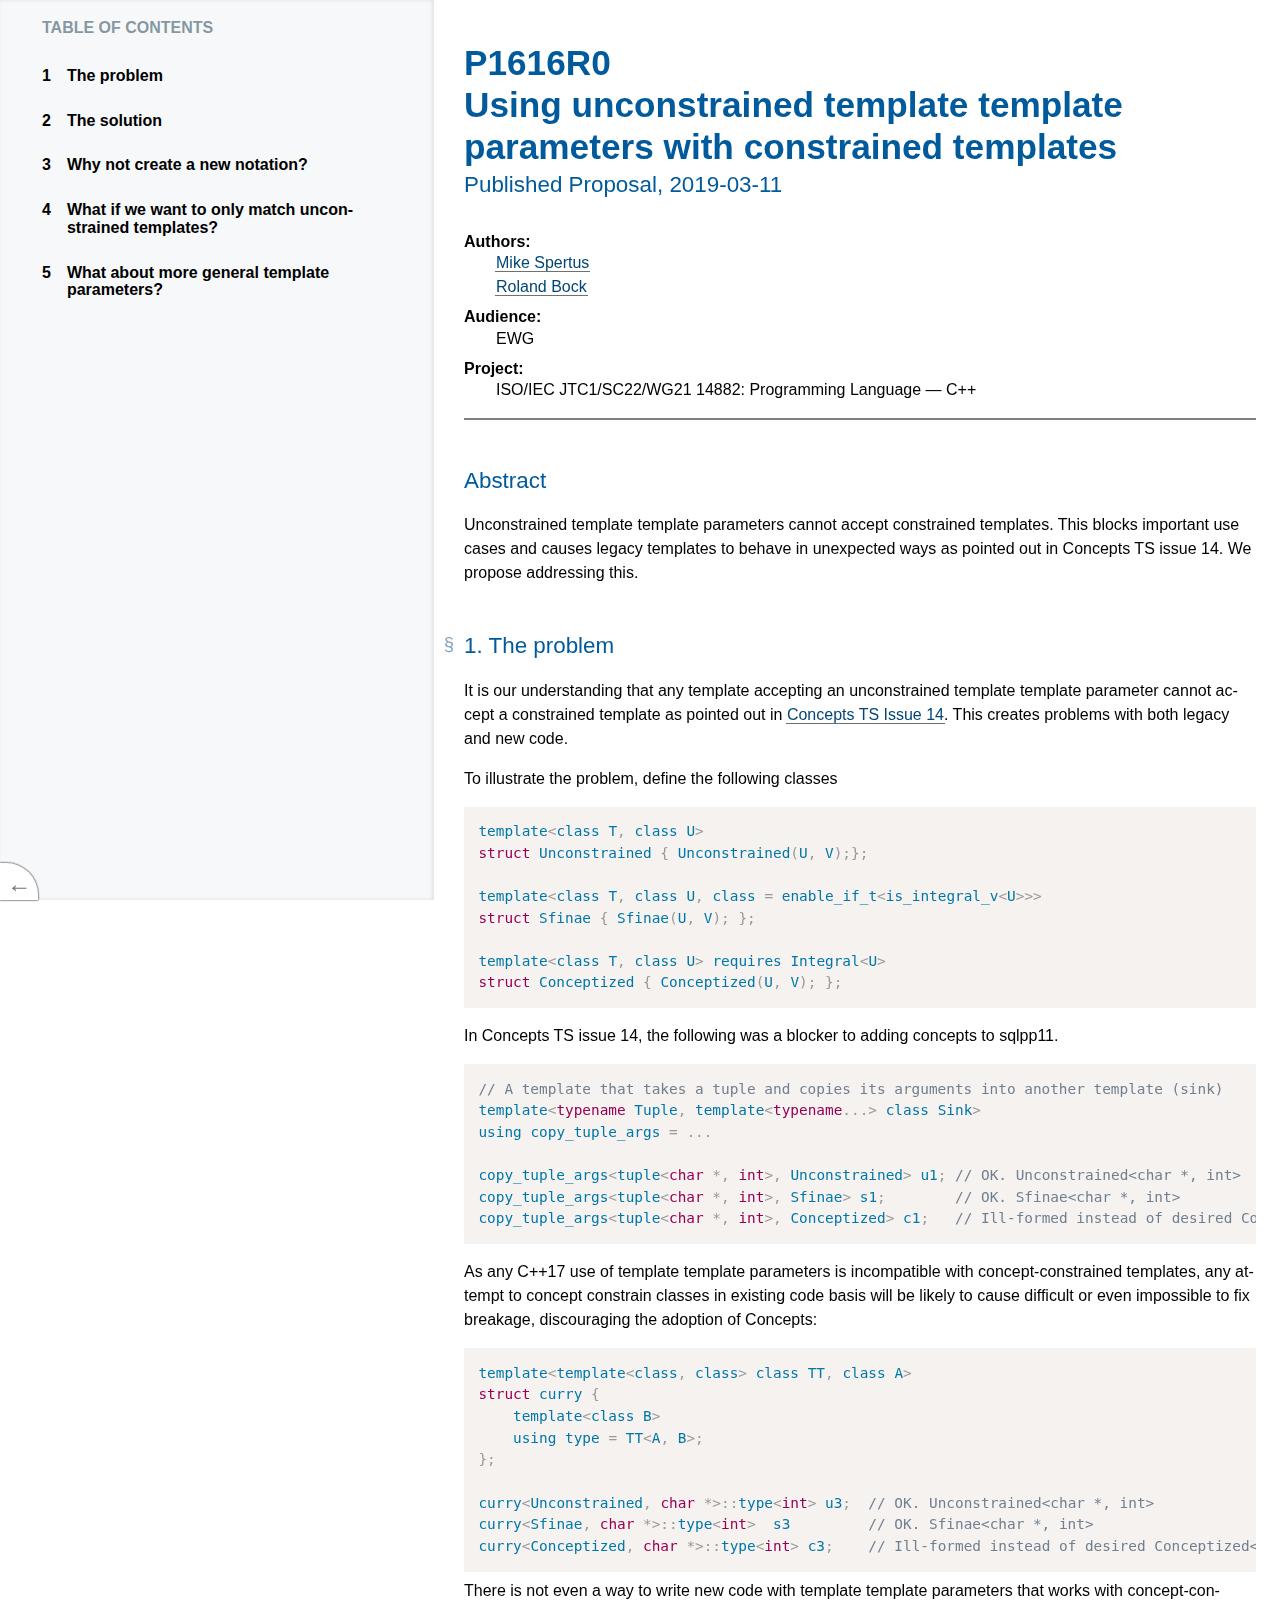
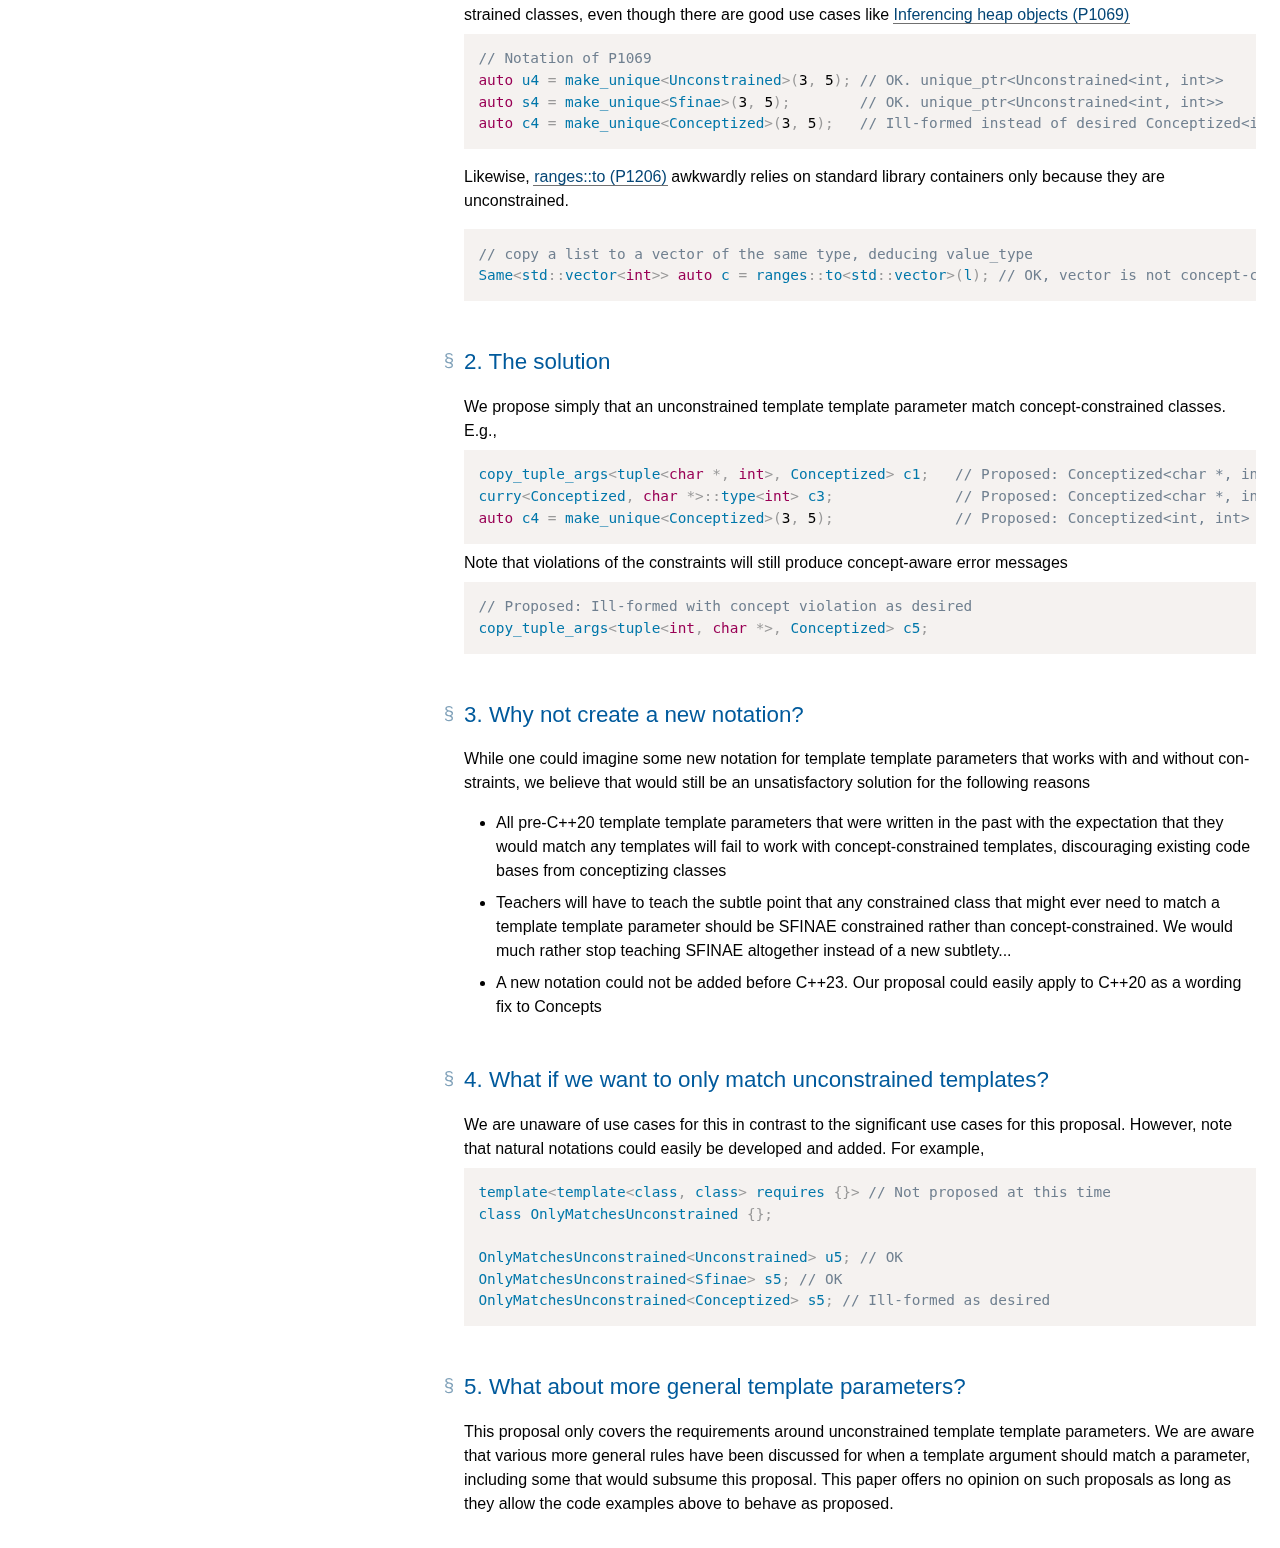
==== ttp_concepts.html @ 212c8d56 "Fixed emojis" ====
<!doctype html><html lang="en">
 <head>
  <meta content="text/html; charset=utf-8" http-equiv="Content-Type">
  <meta content="width=device-width, initial-scale=1, shrink-to-fit=no" name="viewport">
  <title>P1616R0: Using unconstrained template template parameters with constrained templates</title>
<style data-fill-with="stylesheet">/******************************************************************************
 *                   Style sheet for the W3C specifications                   *
 *
 * Special classes handled by this style sheet include:
 *
 * Indices
 *   - .toc for the Table of Contents (<ol class="toc">)
 *     + <span class="secno"> for the section numbers
 *   - #toc for the Table of Contents (<nav id="toc">)
 *   - ul.index for Indices (<a href="#ref">term</a><span>, in §N.M</span>)
 *   - table.index for Index Tables (e.g. for properties or elements)
 *
 * Structural Markup
 *   - table.data for general data tables
 *     -> use 'scope' attribute, <colgroup>, <thead>, and <tbody> for best results !
 *     -> use <table class='complex data'> for extra-complex tables
 *     -> use <td class='long'> for paragraph-length cell content
 *     -> use <td class='pre'> when manual line breaks/indentation would help readability
 *   - dl.switch for switch statements
 *   - ol.algorithm for algorithms (helps to visualize nesting)
 *   - .figure and .caption (HTML4) and figure and figcaption (HTML5)
 *     -> .sidefigure for right-floated figures
 *   - ins/del
 *
 * Code
 *   - pre and code
 *
 * Special Sections
 *   - .note       for informative notes             (div, p, span, aside, details)
 *   - .example    for informative examples          (div, p, pre, span)
 *   - .issue      for issues                        (div, p, span)
 *   - .assertion  for assertions                    (div, p, span)
 *   - .advisement for loud normative statements     (div, p, strong)
 *   - .annoying-warning for spec obsoletion notices (div, aside, details)
 *
 * Definition Boxes
 *   - pre.def   for WebIDL definitions
 *   - table.def for tables that define other entities (e.g. CSS properties)
 *   - dl.def    for definition lists that define other entitles (e.g. HTML elements)
 *
 * Numbering
 *   - .secno for section numbers in .toc and headings (<span class='secno'>3.2</span>)
 *   - .marker for source-inserted example/figure/issue numbers (<span class='marker'>Issue 4</span>)
 *   - ::before styled for CSS-generated issue/example/figure numbers:
 *     -> Documents wishing to use this only need to add
 *        figcaption::before,
 *        .caption::before { content: "Figure "  counter(figure) " ";  }
 *        .example::before { content: "Example " counter(example) " "; }
 *        .issue::before   { content: "Issue "   counter(issue) " ";   }
 *
 * Header Stuff (ignore, just don't conflict with these classes)
 *   - .head for the header
 *   - .copyright for the copyright
 *
 * Miscellaneous
 *   - .overlarge for things that should be as wide as possible, even if
 *     that overflows the body text area. This can be used on an item or
 *     on its container, depending on the effect desired.
 *     Note that this styling basically doesn't help at all when printing,
 *     since A4 paper isn't much wider than the max-width here.
 *     It's better to design things to fit into a narrower measure if possible.
 *   - js-added ToC jump links (see fixup.js)
 *
 ******************************************************************************/

/******************************************************************************/
/*                                   Body                                     */
/******************************************************************************/

	body {
		counter-reset: example figure issue;

		/* Layout */
		max-width: 50em;               /* limit line length to 50em for readability   */
		margin: 0 auto;                /* center text within page                     */
		padding: 1.6em 1.5em 2em 50px; /* assume 16px font size for downlevel clients */
		padding: 1.6em 1.5em 2em calc(26px + 1.5em); /* leave space for status flag     */

		/* Typography */
		line-height: 1.5;
		font-family: sans-serif;
		widows: 2;
		orphans: 2;
		word-wrap: break-word;
		overflow-wrap: break-word;
		hyphens: auto;

		/* Colors */
		color: black;
		background: white top left fixed no-repeat;
		background-size: 25px auto;
	}


/******************************************************************************/
/*                         Front Matter & Navigation                          */
/******************************************************************************/

/** Header ********************************************************************/

	div.head { margin-bottom: 1em }
	div.head hr { border-style: solid; }

	div.head h1 {
		font-weight: bold;
		margin: 0 0 .1em;
		font-size: 220%;
	}

	div.head h2 { margin-bottom: 1.5em;}

/** W3C Logo ******************************************************************/

	.head .logo {
		float: right;
		margin: 0.4rem 0 0.2rem .4rem;
	}

	.head img[src*="logos/W3C"] {
		display: block;
		border: solid #1a5e9a;
		border-width: .65rem .7rem .6rem;
		border-radius: .4rem;
		background: #1a5e9a;
		color: white;
		font-weight: bold;
	}

	.head a:hover > img[src*="logos/W3C"],
	.head a:focus > img[src*="logos/W3C"] {
		opacity: .8;
	}

	.head a:active > img[src*="logos/W3C"] {
		background: #c00;
		border-color: #c00;
	}

	/* see also additional rules in Link Styling section */

/** Copyright *****************************************************************/

	p.copyright,
	p.copyright small { font-size: small }

/** Back to Top / ToC Toggle **************************************************/

	@media print {
		#toc-nav {
			display: none;
		}
	}
	@media not print {
		#toc-nav {
			position: fixed;
			z-index: 2;
			bottom: 0; left: 0;
			margin: 0;
			min-width: 1.33em;
			border-top-right-radius: 2rem;
			box-shadow: 0 0 2px;
			font-size: 1.5em;
			color: black;
		}
		#toc-nav > a {
			display: block;
			white-space: nowrap;

			height: 1.33em;
			padding: .1em 0.3em;
			margin: 0;

			background: white;
			box-shadow: 0 0 2px;
			border: none;
			border-top-right-radius: 1.33em;
			background: white;
		}
		#toc-nav > #toc-jump {
			padding-bottom: 2em;
			margin-bottom: -1.9em;
		}

		#toc-nav > a:hover,
		#toc-nav > a:focus {
			background: #f8f8f8;
		}
		#toc-nav > a:not(:hover):not(:focus) {
			color: #707070;
		}

		/* statusbar gets in the way on keyboard focus; remove once browsers fix */
		#toc-nav > a[href="#toc"]:not(:hover):focus:last-child {
			padding-bottom: 1.5rem;
		}

		#toc-nav:not(:hover) > a:not(:focus) > span + span {
			/* Ideally this uses :focus-within on #toc-nav */
			display: none;
		}
		#toc-nav > a > span + span {
			padding-right: 0.2em;
		}

		#toc-toggle-inline {
			vertical-align: 0.05em;
			font-size: 80%;
			color: gray;
			color: hsla(203,20%,40%,.7);
			border-style: none;
			background: transparent;
			position: relative;
		}
		#toc-toggle-inline:hover:not(:active),
		#toc-toggle-inline:focus:not(:active) {
			text-shadow: 1px 1px silver;
			top: -1px;
			left: -1px;
		}

		#toc-nav :active {
			color: #C00;
		}
	}

/** ToC Sidebar ***************************************************************/

	/* Floating sidebar */
	@media screen {
		body.toc-sidebar #toc {
			position: fixed;
			top: 0; bottom: 0;
			left: 0;
			width: 23.5em;
			max-width: 80%;
			max-width: calc(100% - 2em - 26px);
			overflow: auto;
			padding: 0 1em;
			padding-left: 42px;
			padding-left: calc(1em + 26px);
			background: inherit;
			background-color: #f7f8f9;
			z-index: 1;
			box-shadow: -.1em 0 .25em rgba(0,0,0,.1) inset;
		}
		body.toc-sidebar #toc h2 {
			margin-top: .8rem;
			font-variant: small-caps;
			font-variant: all-small-caps;
			text-transform: lowercase;
			font-weight: bold;
			color: gray;
			color: hsla(203,20%,40%,.7);
		}
		body.toc-sidebar #toc-jump:not(:focus) {
			width: 0;
			height: 0;
			padding: 0;
			position: absolute;
			overflow: hidden;
		}
	}
	/* Hide main scroller when only the ToC is visible anyway */
	@media screen and (max-width: 28em) {
		body.toc-sidebar {
			overflow: hidden;
		}
	}

	/* Sidebar with its own space */
	@media screen and (min-width: 78em) {
		body:not(.toc-inline) #toc {
			position: fixed;
			top: 0; bottom: 0;
			left: 0;
			width: 23.5em;
			overflow: auto;
			padding: 0 1em;
			padding-left: 42px;
			padding-left: calc(1em + 26px);
			background: inherit;
			background-color: #f7f8f9;
			z-index: 1;
			box-shadow: -.1em 0 .25em rgba(0,0,0,.1) inset;
		}
		body:not(.toc-inline) #toc h2 {
			margin-top: .8rem;
			font-variant: small-caps;
			font-variant: all-small-caps;
			text-transform: lowercase;
			font-weight: bold;
			color: gray;
			color: hsla(203,20%,40%,.7);
		}

		body:not(.toc-inline) {
			padding-left: 29em;
		}
		/* See also Overflow section at the bottom */

		body:not(.toc-inline) #toc-jump:not(:focus) {
			width: 0;
			height: 0;
			padding: 0;
			position: absolute;
			overflow: hidden;
		}
	}
	@media screen and (min-width: 90em) {
		body:not(.toc-inline) {
			margin: 0 4em;
		}
	}

/******************************************************************************/
/*                                Sectioning                                  */
/******************************************************************************/

/** Headings ******************************************************************/

	h1, h2, h3, h4, h5, h6, dt {
		page-break-after: avoid;
		page-break-inside: avoid;
		font: 100% sans-serif;   /* Reset all font styling to clear out UA styles */
		font-family: inherit;    /* Inherit the font family. */
		line-height: 1.2;        /* Keep wrapped headings compact */
		hyphens: manual;         /* Hyphenated headings look weird */
	}

	h2, h3, h4, h5, h6 {
		margin-top: 3rem;
	}

	h1, h2, h3 {
		color: #005A9C;
		background: transparent;
	}

	h1 { font-size: 170%; }
	h2 { font-size: 140%; }
	h3 { font-size: 120%; }
	h4 { font-weight: bold; }
	h5 { font-style: italic; }
	h6 { font-variant: small-caps; }
	dt { font-weight: bold; }

/** Subheadings ***************************************************************/

	h1 + h2,
	#subtitle {
		/* #subtitle is a subtitle in an H2 under the H1 */
		margin-top: 0;
	}
	h2 + h3,
	h3 + h4,
	h4 + h5,
	h5 + h6 {
		margin-top: 1.2em; /* = 1 x line-height */
	}

/** Section divider ***********************************************************/

	:not(.head) > hr {
		font-size: 1.5em;
		text-align: center;
		margin: 1em auto;
		height: auto;
		border: transparent solid 0;
		background: transparent;
	}
	:not(.head) > hr::before {
		content: "\2727\2003\2003\2727\2003\2003\2727";
	}

/******************************************************************************/
/*                            Paragraphs and Lists                            */
/******************************************************************************/

	p {
		margin: 1em 0;
	}

	dd > p:first-child,
	li > p:first-child {
		margin-top: 0;
	}

	ul, ol {
		margin-left: 0;
		padding-left: 2em;
	}

	li {
		margin: 0.25em 0 0.5em;
		padding: 0;
	}

	dl dd {
		margin: 0 0 .5em 2em;
	}

	.head dd + dd { /* compact for header */
		margin-top: -.5em;
	}

	/* Style for algorithms */
	ol.algorithm ol:not(.algorithm),
	.algorithm > ol ol:not(.algorithm) {
	 border-left: 0.5em solid #DEF;
	}

	/* Put nice boxes around each algorithm. */
	[data-algorithm]:not(.heading) {
	  padding: .5em;
	  border: thin solid #ddd; border-radius: .5em;
	  margin: .5em calc(-0.5em - 1px);
	}
	[data-algorithm]:not(.heading) > :first-child {
	  margin-top: 0;
	}
	[data-algorithm]:not(.heading) > :last-child {
	  margin-bottom: 0;
	}

	/* Style for switch/case <dl>s */
	dl.switch > dd > ol.only,
	dl.switch > dd > .only > ol {
	 margin-left: 0;
	}
	dl.switch > dd > ol.algorithm,
	dl.switch > dd > .algorithm > ol {
	 margin-left: -2em;
	}
	dl.switch {
	 padding-left: 2em;
	}
	dl.switch > dt {
	 text-indent: -1.5em;
	 margin-top: 1em;
	}
	dl.switch > dt + dt {
	 margin-top: 0;
	}
	dl.switch > dt::before {
	 content: '\21AA';
	 padding: 0 0.5em 0 0;
	 display: inline-block;
	 width: 1em;
	 text-align: right;
	 line-height: 0.5em;
	}

/** Terminology Markup ********************************************************/


/******************************************************************************/
/*                                 Inline Markup                              */
/******************************************************************************/

/** Terminology Markup ********************************************************/
	dfn   { /* Defining instance */
		font-weight: bolder;
	}
	a > i { /* Instance of term */
		font-style: normal;
	}
	dt dfn code, code.idl {
		font-size: medium;
	}
	dfn var {
		font-style: normal;
	}

/** Change Marking ************************************************************/

	del { color: red;  text-decoration: line-through; }
	ins { color: #080; text-decoration: underline;    }

/** Miscellaneous improvements to inline formatting ***************************/

	sup {
		vertical-align: super;
		font-size: 80%
	}

/******************************************************************************/
/*                                    Code                                    */
/******************************************************************************/

/** General monospace/pre rules ***********************************************/

	pre, code, samp {
		font-family: Menlo, Consolas, "DejaVu Sans Mono", Monaco, monospace;
		font-size: .9em;
		page-break-inside: avoid;
		hyphens: none;
		text-transform: none;
	}
	pre code,
	code code {
		font-size: 100%;
	}

	pre {
		margin-top: 1em;
		margin-bottom: 1em;
		overflow: auto;
	}

/** Inline Code fragments *****************************************************/

  /* Do something nice. */

/******************************************************************************/
/*                                    Links                                   */
/******************************************************************************/

/** General Hyperlinks ********************************************************/

	/* We hyperlink a lot, so make it less intrusive */
	a[href] {
		color: #034575;
		text-decoration: none;
		border-bottom: 1px solid #707070;
		/* Need a bit of extending for it to look okay */
		padding: 0 1px 0;
		margin: 0 -1px 0;
	}
	a:visited {
		border-bottom-color: #BBB;
	}

	/* Use distinguishing colors when user is interacting with the link */
	a[href]:focus,
	a[href]:hover {
		background: #f8f8f8;
		background: rgba(75%, 75%, 75%, .25);
		border-bottom-width: 3px;
		margin-bottom: -2px;
	}
	a[href]:active {
		color: #C00;
		border-color: #C00;
	}

	/* Backout above styling for W3C logo */
	.head .logo,
	.head .logo a {
		border: none;
		text-decoration: none;
		background: transparent;
	}

/******************************************************************************/
/*                                    Images                                  */
/******************************************************************************/

	img {
		border-style: none;
	}

	/* For autogen numbers, add
	   .caption::before, figcaption::before { content: "Figure " counter(figure) ". "; }
	*/

	figure, .figure, .sidefigure {
		page-break-inside: avoid;
		text-align: center;
		margin: 2.5em 0;
	}
	.figure img,    .sidefigure img,    figure img,
	.figure object, .sidefigure object, figure object {
		max-width: 100%;
		margin: auto;
	}
	.figure pre, .sidefigure pre, figure pre {
		text-align: left;
		display: table;
		margin: 1em auto;
	}
	.figure table, figure table {
		margin: auto;
	}
	@media screen and (min-width: 20em) {
		.sidefigure {
			float: right;
			width: 50%;
			margin: 0 0 0.5em 0.5em
		}
	}
	.caption, figcaption, caption {
		font-style: italic;
		font-size: 90%;
	}
	.caption::before, figcaption::before, figcaption > .marker {
		font-weight: bold;
	}
	.caption, figcaption {
		counter-increment: figure;
	}

	/* DL list is indented 2em, but figure inside it is not */
	dd > .figure, dd > figure { margin-left: -2em }

/******************************************************************************/
/*                             Colored Boxes                                  */
/******************************************************************************/

	.issue, .note, .example, .assertion, .advisement, blockquote {
		padding: .5em;
		border: .5em;
		border-left-style: solid;
		page-break-inside: avoid;
	}
	span.issue, span.note {
		padding: .1em .5em .15em;
		border-right-style: solid;
	}

	.issue,
	.note,
	.example,
	.advisement,
	.assertion,
	blockquote {
		margin: 1em auto;
	}
	.note  > p:first-child,
	.issue > p:first-child,
	blockquote > :first-child {
		margin-top: 0;
	}
	blockquote > :last-child {
		margin-bottom: 0;
	}

/** Blockquotes ***************************************************************/

	blockquote {
		border-color: silver;
	}

/** Open issue ****************************************************************/

	.issue {
		border-color: #E05252;
		background: #FBE9E9;
		counter-increment: issue;
		overflow: auto;
	}
	.issue::before, .issue > .marker {
		text-transform: uppercase;
		color: #AE1E1E;
		padding-right: 1em;
		text-transform: uppercase;
	}
	/* Add .issue::before { content: "Issue " counter(issue) " "; } for autogen numbers,
	   or use class="marker" to mark up the issue number in source. */

/** Example *******************************************************************/

	.example {
		border-color: #E0CB52;
		background: #FCFAEE;
		counter-increment: example;
		overflow: auto;
		clear: both;
	}
	.example::before, .example > .marker {
		text-transform: uppercase;
		color: #827017;
		min-width: 7.5em;
		display: block;
	}
	/* Add .example::before { content: "Example " counter(example) " "; } for autogen numbers,
	   or use class="marker" to mark up the example number in source. */

/** Non-normative Note ********************************************************/

	.note {
		border-color: #52E052;
		background: #E9FBE9;
		overflow: auto;
	}

	.note::before, .note > .marker,
	details.note > summary::before,
	details.note > summary > .marker {
		text-transform: uppercase;
		display: block;
		color: hsl(120, 70%, 30%);
	}
	/* Add .note::before { content: "Note"; } for autogen label,
	   or use class="marker" to mark up the label in source. */

	details.note > summary {
		display: block;
		color: hsl(120, 70%, 30%);
	}
	details.note[open] > summary {
		border-bottom: 1px silver solid;
	}

/** Assertion Box *************************************************************/
	/*  for assertions in algorithms */

	.assertion {
		border-color: #AAA;
		background: #EEE;
	}

/** Advisement Box ************************************************************/
	/*  for attention-grabbing normative statements */

	.advisement {
		border-color: orange;
		border-style: none solid;
		background: #FFEECC;
	}
	strong.advisement {
		display: block;
		text-align: center;
	}
	.advisement > .marker {
		color: #B35F00;
	}

/** Spec Obsoletion Notice ****************************************************/
	/* obnoxious obsoletion notice for older/abandoned specs. */

	details {
		display: block;
	}
	summary {
		font-weight: bolder;
	}

	.annoying-warning:not(details),
	details.annoying-warning:not([open]) > summary,
	details.annoying-warning[open] {
		background: #fdd;
		color: red;
		font-weight: bold;
		padding: .75em 1em;
		border: thick red;
		border-style: solid;
		border-radius: 1em;
	}
	.annoying-warning :last-child {
		margin-bottom: 0;
	}

@media not print {
	details.annoying-warning[open] {
		position: fixed;
		left: 1em;
		right: 1em;
		bottom: 1em;
		z-index: 1000;
	}
}

	details.annoying-warning:not([open]) > summary {
		text-align: center;
	}

/** Entity Definition Boxes ***************************************************/

	.def {
		padding: .5em 1em;
		background: #DEF;
		margin: 1.2em 0;
		border-left: 0.5em solid #8CCBF2;
	}

/******************************************************************************/
/*                                    Tables                                  */
/******************************************************************************/

	th, td {
		text-align: left;
		text-align: start;
	}

/** Property/Descriptor Definition Tables *************************************/

	table.def {
		/* inherits .def box styling, see above */
		width: 100%;
		border-spacing: 0;
	}

	table.def td,
	table.def th {
		padding: 0.5em;
		vertical-align: baseline;
		border-bottom: 1px solid #bbd7e9;
	}

	table.def > tbody > tr:last-child th,
	table.def > tbody > tr:last-child td {
		border-bottom: 0;
	}

	table.def th {
		font-style: italic;
		font-weight: normal;
		padding-left: 1em;
		width: 3em;
	}

	/* For when values are extra-complex and need formatting for readability */
	table td.pre {
		white-space: pre-wrap;
	}

	/* A footnote at the bottom of a def table */
	table.def           td.footnote {
		padding-top: 0.6em;
	}
	table.def           td.footnote::before {
		content: " ";
		display: block;
		height: 0.6em;
		width: 4em;
		border-top: thin solid;
	}

/** Data tables (and properly marked-up index tables) *************************/
	/*
		 <table class="data"> highlights structural relationships in a table
		 when correct markup is used (e.g. thead/tbody, th vs. td, scope attribute)

		 Use class="complex data" for particularly complicated tables --
		 (This will draw more lines: busier, but clearer.)

		 Use class="long" on table cells with paragraph-like contents
		 (This will adjust text alignment accordingly.)
		 Alternately use class="longlastcol" on tables, to have the last column assume "long".
	*/

	table {
		word-wrap: normal;
		overflow-wrap: normal;
		hyphens: manual;
	}

	table.data,
	table.index {
		margin: 1em auto;
		border-collapse: collapse;
		border: hidden;
		width: 100%;
	}
	table.data caption,
	table.index caption {
		max-width: 50em;
		margin: 0 auto 1em;
	}

	table.data td,  table.data th,
	table.index td, table.index th {
		padding: 0.5em 1em;
		border-width: 1px;
		border-color: silver;
		border-top-style: solid;
	}

	table.data thead td:empty {
		padding: 0;
		border: 0;
	}

	table.data  thead,
	table.index thead,
	table.data  tbody,
	table.index tbody {
		border-bottom: 2px solid;
	}

	table.data colgroup,
	table.index colgroup {
		border-left: 2px solid;
	}

	table.data  tbody th:first-child,
	table.index tbody th:first-child  {
		border-right: 2px solid;
		border-top: 1px solid silver;
		padding-right: 1em;
	}

	table.data th[colspan],
	table.data td[colspan] {
		text-align: center;
	}

	table.complex.data th,
	table.complex.data td {
		border: 1px solid silver;
		text-align: center;
	}

	table.data.longlastcol td:last-child,
	table.data td.long {
	 vertical-align: baseline;
	 text-align: left;
	}

	table.data img {
		vertical-align: middle;
	}


/*
Alternate table alignment rules

	table.data,
	table.index {
		text-align: center;
	}

	table.data  thead th[scope="row"],
	table.index thead th[scope="row"] {
		text-align: right;
	}

	table.data  tbody th:first-child,
	table.index tbody th:first-child  {
		text-align: right;
	}

Possible extra rowspan handling

	table.data  tbody th[rowspan]:not([rowspan='1']),
	table.index tbody th[rowspan]:not([rowspan='1']),
	table.data  tbody td[rowspan]:not([rowspan='1']),
	table.index tbody td[rowspan]:not([rowspan='1']) {
		border-left: 1px solid silver;
	}

	table.data  tbody th[rowspan]:first-child,
	table.index tbody th[rowspan]:first-child,
	table.data  tbody td[rowspan]:first-child,
	table.index tbody td[rowspan]:first-child{
		border-left: 0;
		border-right: 1px solid silver;
	}
*/

/******************************************************************************/
/*                                  Indices                                   */
/******************************************************************************/


/** Table of Contents *********************************************************/

	.toc a {
		/* More spacing; use padding to make it part of the click target. */
		padding-top: 0.1rem;
		/* Larger, more consistently-sized click target */
		display: block;
		/* Reverse color scheme */
		color: black;
		border-color: #3980B5;
		border-bottom-width: 3px !important;
		margin-bottom: 0px !important;
	}
	.toc a:visited {
		border-color: #054572;
	}
	.toc a:not(:focus):not(:hover) {
		/* Allow colors to cascade through from link styling */
		border-bottom-color: transparent;
	}

	.toc, .toc ol, .toc ul, .toc li {
		list-style: none; /* Numbers must be inlined into source */
		/* because generated content isn't search/selectable and markers can't do multilevel yet */
		margin:  0;
		padding: 0;
		line-height: 1.1rem; /* consistent spacing */
	}

	/* ToC not indented until third level, but font style & margins show hierarchy */
	.toc > li             { font-weight: bold;   }
	.toc > li li          { font-weight: normal; }
	.toc > li li li       { font-size:   95%;    }
	.toc > li li li li    { font-size:   90%;    }
	.toc > li li li li .secno { font-size: 85%; }
	.toc > li li li li li { font-size:   85%;    }
	.toc > li li li li li .secno { font-size: 100%; }

	/* @supports not (display:grid) { */
		.toc > li             { margin: 1.5rem 0;    }
		.toc > li li          { margin: 0.3rem 0;    }
		.toc > li li li       { margin-left: 2rem;   }

		/* Section numbers in a column of their own */
		.toc .secno {
			float: left;
			width: 4rem;
			white-space: nowrap;
		}

		.toc li {
			clear: both;
		}

		:not(li) > .toc              { margin-left:  5rem; }
		.toc .secno                  { margin-left: -5rem; }
		.toc > li li li .secno       { margin-left: -7rem; }
		.toc > li li li li .secno    { margin-left: -9rem; }
		.toc > li li li li li .secno { margin-left: -11rem; }

		/* Tighten up indentation in narrow ToCs */
		@media (max-width: 30em) {
			:not(li) > .toc              { margin-left:  4rem; }
			.toc .secno                  { margin-left: -4rem; }
			.toc > li li li              { margin-left:  1rem; }
			.toc > li li li .secno       { margin-left: -5rem; }
			.toc > li li li li .secno    { margin-left: -6rem; }
			.toc > li li li li li .secno { margin-left: -7rem; }
		}
	/* } */

	@supports (display:grid) {
		/* Use #toc over .toc to override non-@supports rules. */
		#toc {
			display: grid;
			align-content: start;
			grid-template-columns: auto 1fr;
			grid-column-gap: 1rem;
			column-gap: 1rem;
			grid-row-gap: .6rem;
			row-gap: .6rem;
		}
		#toc h2 {
			grid-column: 1 / -1;
			margin-bottom: 0;
		}
		#toc ol,
		#toc li,
		#toc a {
			display: contents;
			/* Switch <a> to subgrid when supported */
		}
		#toc span {
			margin: 0;
		}
		#toc > .toc > li > a > span {
			/* The spans of the top-level list,
			   comprising the first items of each top-level section. */
			margin-top: 1.1rem;
		}
		#toc#toc .secno { /* Ugh, need more specificity to override base.css */
			grid-column: 1;
			width: auto;
			margin-left: 0;
		}
		#toc .content {
			grid-column: 2;
			width: auto;
			margin-right: 1rem;
		}
		#toc .content:hover {
			background: rgba(75%, 75%, 75%, .25);
			border-bottom: 3px solid #054572;
			margin-bottom: -3px;
		}
		#toc li li li .content {
			margin-left: 1rem;
		}
		#toc li li li li .content {
			margin-left: 2rem;
		}
	}


/** Index *********************************************************************/

	/* Index Lists: Layout */
	ul.index       { margin-left: 0; columns: 15em; text-indent: 1em hanging; }
	ul.index li    { margin-left: 0; list-style: none; break-inside: avoid; }
	ul.index li li { margin-left: 1em }
	ul.index dl    { margin-top: 0; }
	ul.index dt    { margin: .2em 0 .2em 20px;}
	ul.index dd    { margin: .2em 0 .2em 40px;}
	/* Index Lists: Typography */
	ul.index ul,
	ul.index dl { font-size: smaller; }
	@media not print {
		ul.index li span {
			white-space: nowrap;
			color: transparent; }
		ul.index li a:hover + span,
		ul.index li a:focus + span {
			color: #707070;
		}
	}

/** Index Tables *****************************************************/
	/* See also the data table styling section, which this effectively subclasses */

	table.index {
		font-size: small;
		border-collapse: collapse;
		border-spacing: 0;
		text-align: left;
		margin: 1em 0;
	}

	table.index td,
	table.index th {
		padding: 0.4em;
	}

	table.index tr:hover td:not([rowspan]),
	table.index tr:hover th:not([rowspan]) {
		background: #f7f8f9;
	}

	/* The link in the first column in the property table (formerly a TD) */
	table.index th:first-child a {
		font-weight: bold;
	}

/******************************************************************************/
/*                                    Print                                   */
/******************************************************************************/

	@media print {
		/* Pages have their own margins. */
		html {
			margin: 0;
		}
		/* Serif for print. */
		body {
			font-family: serif;
		}
	}
	@page {
		margin: 1.5cm 1.1cm;
	}

/******************************************************************************/
/*                                    Legacy                                  */
/******************************************************************************/

	/* This rule is inherited from past style sheets. No idea what it's for. */
	.hide { display: none }



/******************************************************************************/
/*                             Overflow Control                               */
/******************************************************************************/

	.figure .caption, .sidefigure .caption, figcaption {
		/* in case figure is overlarge, limit caption to 50em */
		max-width: 50rem;
		margin-left: auto;
		margin-right: auto;
	}
	.overlarge > table {
		/* limit preferred width of table */
		max-width: 50em;
		margin-left: auto;
		margin-right: auto;
	}

	@media (min-width: 55em) {
		.overlarge {
			margin-left: calc(13px + 26.5rem - 50vw);
			margin-right: calc(13px + 26.5rem - 50vw);
			max-width: none;
		}
	}
	@media screen and (min-width: 78em) {
		body:not(.toc-inline) .overlarge {
			/* 30.5em body padding 50em content area */
			margin-left: calc(40em - 50vw) !important;
			margin-right: calc(40em - 50vw) !important;
		}
	}
	@media screen and (min-width: 90em) {
		body:not(.toc-inline) .overlarge {
			/* 4em html margin 30.5em body padding 50em content area */
			margin-left: 0 !important;
			margin-right: calc(84.5em - 100vw) !important;
		}
	}

	@media not print {
		.overlarge {
			overflow-x: auto;
			/* See Lea Verou's explanation background-attachment:
			 * http://lea.verou.me/2012/04/background-attachment-local/
			 *
			background: top left  / 4em 100% linear-gradient(to right,  #ffffff, rgba(255, 255, 255, 0)) local,
			            top right / 4em 100% linear-gradient(to left, #ffffff, rgba(255, 255, 255, 0)) local,
			            top left  / 1em 100% linear-gradient(to right,  #c3c3c5, rgba(195, 195, 197, 0)) scroll,
			            top right / 1em 100% linear-gradient(to left, #c3c3c5, rgba(195, 195, 197, 0)) scroll,
			            white;
			background-repeat: no-repeat;
			*/
		}
	}
</style>
<style type="text/css">
    table, th, td {
      border: 1px solid black;
      border-collapse: collapse;
      vertical-align: top;
    }
    th, td {
      border-left: none;
      border-right: none;
      padding: 0px 10px;
    }
    th {
      text-align: center;
    }
  </style>
  <meta content="Bikeshed version c03af8da7325f5ae3f9ca742161b5d270bbce12f" name="generator">
  <link href="https://isocpp.org/favicon.ico" rel="icon">
<style>
ins  {background-color: #CCFFCC; text-decoration: underline;}
del  {background-color: #FFCACA; text-decoration: line-through;}
</style>
<style>/* style-md-lists */

/* This is a weird hack for me not yet following the commonmark spec
   regarding paragraph and lists. */
[data-md] > :first-child {
    margin-top: 0;
}
[data-md] > :last-child {
    margin-bottom: 0;
}</style>
<style>/* style-counters */

body {
    counter-reset: example figure issue;
}
.issue {
    counter-increment: issue;
}
.issue:not(.no-marker)::before {
    content: "Issue " counter(issue);
}

.example {
    counter-increment: example;
}
.example:not(.no-marker)::before {
    content: "Example " counter(example);
}
.invalid.example:not(.no-marker)::before,
.illegal.example:not(.no-marker)::before {
    content: "Invalid Example" counter(example);
}

figcaption {
    counter-increment: figure;
}
figcaption:not(.no-marker)::before {
    content: "Figure " counter(figure) " ";
}</style>
<style>/* style-syntax-highlighting */

.highlight:not(.idl) { background: hsl(24, 20%, 95%); }
code.highlight { padding: .1em; border-radius: .3em; }
pre.highlight, pre > code.highlight { display: block; padding: 1em; margin: .5em 0; overflow: auto; border-radius: 0; }
c-[a] { color: #990055 } /* Keyword.Declaration */
c-[b] { color: #990055 } /* Keyword.Type */
c-[c] { color: #708090 } /* Comment */
c-[d] { color: #708090 } /* Comment.Multiline */
c-[e] { color: #0077aa } /* Name.Attribute */
c-[f] { color: #669900 } /* Name.Tag */
c-[g] { color: #222222 } /* Name.Variable */
c-[k] { color: #990055 } /* Keyword */
c-[l] { color: #000000 } /* Literal */
c-[m] { color: #000000 } /* Literal.Number */
c-[n] { color: #0077aa } /* Name */
c-[o] { color: #999999 } /* Operator */
c-[p] { color: #999999 } /* Punctuation */
c-[s] { color: #a67f59 } /* Literal.String */
c-[t] { color: #a67f59 } /* Literal.String.Single */
c-[u] { color: #a67f59 } /* Literal.String.Double */
c-[cp] { color: #708090 } /* Comment.Preproc */
c-[c1] { color: #708090 } /* Comment.Single */
c-[cs] { color: #708090 } /* Comment.Special */
c-[kc] { color: #990055 } /* Keyword.Constant */
c-[kn] { color: #990055 } /* Keyword.Namespace */
c-[kp] { color: #990055 } /* Keyword.Pseudo */
c-[kr] { color: #990055 } /* Keyword.Reserved */
c-[ld] { color: #000000 } /* Literal.Date */
c-[nc] { color: #0077aa } /* Name.Class */
c-[no] { color: #0077aa } /* Name.Constant */
c-[nd] { color: #0077aa } /* Name.Decorator */
c-[ni] { color: #0077aa } /* Name.Entity */
c-[ne] { color: #0077aa } /* Name.Exception */
c-[nf] { color: #0077aa } /* Name.Function */
c-[nl] { color: #0077aa } /* Name.Label */
c-[nn] { color: #0077aa } /* Name.Namespace */
c-[py] { color: #0077aa } /* Name.Property */
c-[ow] { color: #999999 } /* Operator.Word */
c-[mb] { color: #000000 } /* Literal.Number.Bin */
c-[mf] { color: #000000 } /* Literal.Number.Float */
c-[mh] { color: #000000 } /* Literal.Number.Hex */
c-[mi] { color: #000000 } /* Literal.Number.Integer */
c-[mo] { color: #000000 } /* Literal.Number.Oct */
c-[sb] { color: #a67f59 } /* Literal.String.Backtick */
c-[sc] { color: #a67f59 } /* Literal.String.Char */
c-[sd] { color: #a67f59 } /* Literal.String.Doc */
c-[se] { color: #a67f59 } /* Literal.String.Escape */
c-[sh] { color: #a67f59 } /* Literal.String.Heredoc */
c-[si] { color: #a67f59 } /* Literal.String.Interpol */
c-[sx] { color: #a67f59 } /* Literal.String.Other */
c-[sr] { color: #a67f59 } /* Literal.String.Regex */
c-[ss] { color: #a67f59 } /* Literal.String.Symbol */
c-[vc] { color: #0077aa } /* Name.Variable.Class */
c-[vg] { color: #0077aa } /* Name.Variable.Global */
c-[vi] { color: #0077aa } /* Name.Variable.Instance */
c-[il] { color: #000000 } /* Literal.Number.Integer.Long */
</style>
<style>/* style-selflinks */

.heading, .issue, .note, .example, li, dt {
    position: relative;
}
a.self-link {
    position: absolute;
    top: 0;
    left: calc(-1 * (3.5rem - 26px));
    width: calc(3.5rem - 26px);
    height: 2em;
    text-align: center;
    border: none;
    transition: opacity .2s;
    opacity: .5;
}
a.self-link:hover {
    opacity: 1;
}
.heading > a.self-link {
    font-size: 83%;
}
li > a.self-link {
    left: calc(-1 * (3.5rem - 26px) - 2em);
}
dfn > a.self-link {
    top: auto;
    left: auto;
    opacity: 0;
    width: 1.5em;
    height: 1.5em;
    background: gray;
    color: white;
    font-style: normal;
    transition: opacity .2s, background-color .2s, color .2s;
}
dfn:hover > a.self-link {
    opacity: 1;
}
dfn > a.self-link:hover {
    color: black;
}

a.self-link::before            { content: "¶"; }
.heading > a.self-link::before { content: "§"; }
dfn > a.self-link::before      { content: "#"; }</style>
<style>/* style-autolinks */

.css.css, .property.property, .descriptor.descriptor {
    color: #005a9c;
    font-size: inherit;
    font-family: inherit;
}
.css::before, .property::before, .descriptor::before {
    content: "‘";
}
.css::after, .property::after, .descriptor::after {
    content: "’";
}
.property, .descriptor {
    /* Don't wrap property and descriptor names */
    white-space: nowrap;
}
.type { /* CSS value <type> */
    font-style: italic;
}
pre .property::before, pre .property::after {
    content: "";
}
[data-link-type="property"]::before,
[data-link-type="propdesc"]::before,
[data-link-type="descriptor"]::before,
[data-link-type="value"]::before,
[data-link-type="function"]::before,
[data-link-type="at-rule"]::before,
[data-link-type="selector"]::before,
[data-link-type="maybe"]::before {
    content: "‘";
}
[data-link-type="property"]::after,
[data-link-type="propdesc"]::after,
[data-link-type="descriptor"]::after,
[data-link-type="value"]::after,
[data-link-type="function"]::after,
[data-link-type="at-rule"]::after,
[data-link-type="selector"]::after,
[data-link-type="maybe"]::after {
    content: "’";
}

[data-link-type].production::before,
[data-link-type].production::after,
.prod [data-link-type]::before,
.prod [data-link-type]::after {
    content: "";
}

[data-link-type=element],
[data-link-type=element-attr] {
    font-family: Menlo, Consolas, "DejaVu Sans Mono", monospace;
    font-size: .9em;
}
[data-link-type=element]::before { content: "<" }
[data-link-type=element]::after  { content: ">" }

[data-link-type=biblio] {
    white-space: pre;
}</style>
 <body class="h-entry">
  <div class="head">
   <p data-fill-with="logo"></p>
   <h1 class="p-name no-ref" id="title">P1616R0<br>Using unconstrained template template parameters with constrained templates</h1>
   <h2 class="no-num no-toc no-ref heading settled" id="subtitle"><span class="content">Published Proposal, <time class="dt-updated" datetime="2019-03-11">2019-03-11</time></span></h2>
   <div data-fill-with="spec-metadata">
    <dl>
     <dt>Authors:
     <dd>
      <dd class="editor p-author h-card vcard"><a class="p-name fn u-email email" href="mailto:mike_spertus@symantec.com">Mike Spertus</a>
     <dd>
      <dd class="editor p-author h-card vcard"><a class="p-name fn u-email email" href="mailto:rbock@eudoxos.de">Roland Bock</a>
     <dt>Audience:
     <dd>EWG
     <dt>Project:
     <dd>ISO/IEC JTC1/SC22/WG21 14882: Programming Language — C++
    </dl>
   </div>
   <div data-fill-with="warning"></div>
   <hr title="Separator for header">
  </div>
  <div class="p-summary" data-fill-with="abstract">
   <h2 class="no-num no-toc no-ref heading settled" id="abstract"><span class="content">Abstract</span></h2>
   <p>Unconstrained template template parameters cannot accept constrained templates.

    This blocks important use cases and causes legacy templates to behave in
    unexpected ways as pointed out in Concepts TS issue 14. We propose 
    addressing this.</p>
  </div>
  <nav data-fill-with="table-of-contents" id="toc">
   <h2 class="no-num no-toc no-ref" id="contents">Table of Contents</h2>
   <ol class="toc" role="directory">
    <li><a href="#problem"><span class="secno">1</span> <span class="content">The problem</span></a>
    <li><a href="#solution"><span class="secno">2</span> <span class="content">The solution</span></a>
    <li><a href="#faq1"><span class="secno">3</span> <span class="content">Why not create a new notation?</span></a>
    <li><a href="#faq2"><span class="secno">4</span> <span class="content">What if we want to only match unconstrained templates?</span></a>
    <li><a href="#faq3"><span class="secno">5</span> <span class="content">What about more general template parameters?</span></a>
   </ol>
  </nav>
  <main>
   <h2 class="heading settled" data-level="1" id="problem"><span class="secno">1. </span><span class="content">The problem</span><a class="self-link" href="#problem"></a></h2>
    It is our understanding that any template accepting an unconstrained template template parameter
cannot accept a constrained template as pointed out in <a href="http://cplusplus.github.io/concepts-ts/ts-active.html#14">Concepts TS Issue 14</a>. 
This creates problems with both legacy and new code. 
   <p>To illustrate the problem, define the following classes</p>
<pre class="language-c++ highlight"><c- n>template</c-><c- o>&lt;</c-><c- n>class</c-> <c- n>T</c-><c- p>,</c-> <c- n>class</c-> <c- n>U</c-><c- o>></c-> 
<c- k>struct</c-> <c- n>Unconstrained</c-> <c- p>{</c-> <c- n>Unconstrained</c-><c- p>(</c-><c- n>U</c-><c- p>,</c-> <c- n>V</c-><c- p>);};</c->

<c- n>template</c-><c- o>&lt;</c-><c- n>class</c-> <c- n>T</c-><c- p>,</c-> <c- n>class</c-> <c- n>U</c-><c- p>,</c-> <c- n>class</c-> <c- o>=</c-> <c- n>enable_if_t</c-><c- o>&lt;</c-><c- n>is_integral_v</c-><c- o>&lt;</c-><c- n>U</c-><c- o>>>></c-> 
<c- k>struct</c-> <c- n>Sfinae</c-> <c- p>{</c-> <c- n>Sfinae</c-><c- p>(</c-><c- n>U</c-><c- p>,</c-> <c- n>V</c-><c- p>);</c-> <c- p>};</c->

<c- n>template</c-><c- o>&lt;</c-><c- n>class</c-> <c- n>T</c-><c- p>,</c-> <c- n>class</c-> <c- n>U</c-><c- o>></c-> <c- n>requires</c-> <c- n>Integral</c-><c- o>&lt;</c-><c- n>U</c-><c- o>></c-> 
<c- k>struct</c-> <c- n>Conceptized</c-> <c- p>{</c-> <c- n>Conceptized</c-><c- p>(</c-><c- n>U</c-><c- p>,</c-> <c- n>V</c-><c- p>);</c-> <c- p>};</c->
</pre>
   <p>In Concepts TS issue 14, the following was a blocker to adding concepts to sqlpp11.</p>
<pre class="language-c++ highlight"><c- c1>// A template that takes a tuple and copies its arguments into another template (sink)</c->
<c- n>template</c-><c- o>&lt;</c-><c- kr>typename</c-> <c- n>Tuple</c-><c- p>,</c-> <c- n>template</c-><c- o>&lt;</c-><c- kr>typename</c-><c- p>...</c-><c- o>></c-> <c- n>class</c-> <c- n>Sink</c-><c- o>></c->
<c- n>using</c-> <c- n>copy_tuple_args</c-> <c- o>=</c-> <c- p>...</c->

<c- n>copy_tuple_args</c-><c- o>&lt;</c-><c- n>tuple</c-><c- o>&lt;</c-><c- b>char</c-> <c- o>*</c-><c- p>,</c-> <c- b>int</c-><c- o>></c-><c- p>,</c-> <c- n>Unconstrained</c-><c- o>></c-> <c- n>u1</c-><c- p>;</c-> <c- c1>// OK. Unconstrained&lt;char *, int></c->
<c- n>copy_tuple_args</c-><c- o>&lt;</c-><c- n>tuple</c-><c- o>&lt;</c-><c- b>char</c-> <c- o>*</c-><c- p>,</c-> <c- b>int</c-><c- o>></c-><c- p>,</c-> <c- n>Sfinae</c-><c- o>></c-> <c- n>s1</c-><c- p>;</c->        <c- c1>// OK. Sfinae&lt;char *, int></c->
<c- n>copy_tuple_args</c-><c- o>&lt;</c-><c- n>tuple</c-><c- o>&lt;</c-><c- b>char</c-> <c- o>*</c-><c- p>,</c-> <c- b>int</c-><c- o>></c-><c- p>,</c-> <c- n>Conceptized</c-><c- o>></c-> <c- n>c1</c-><c- p>;</c->   <c- c1>// Ill-formed instead of desired Conceptized&lt;char *, int> :(</c->
</pre>
   <p>As any C++17 use of template template parameters is incompatible with concept-constrained
templates, any attempt to concept constrain classes in existing code basis will be likely
to cause difficult or even impossible to fix breakage, discouraging the adoption of Concepts:</p>
<pre class="language-C++ highlight"><c- n>template</c-><c- o>&lt;</c-><c- n>template</c-><c- o>&lt;</c-><c- n>class</c-><c- p>,</c-> <c- n>class</c-><c- o>></c-> <c- n>class</c-> <c- n>TT</c-><c- p>,</c-> <c- n>class</c-> <c- n>A</c-><c- o>></c->
<c- k>struct</c-> <c- n>curry</c-> <c- p>{</c->    
    <c- n>template</c-><c- o>&lt;</c-><c- n>class</c-> <c- n>B</c-><c- o>></c->
    <c- n>using</c-> <c- n>type</c-> <c- o>=</c-> <c- n>TT</c-><c- o>&lt;</c-><c- n>A</c-><c- p>,</c-> <c- n>B</c-><c- o>></c-><c- p>;</c-> 
<c- p>};</c-> 

<c- n>curry</c-><c- o>&lt;</c-><c- n>Unconstrained</c-><c- p>,</c-> <c- b>char</c-> <c- o>*>::</c-><c- n>type</c-><c- o>&lt;</c-><c- b>int</c-><c- o>></c-> <c- n>u3</c-><c- p>;</c->  <c- c1>// OK. Unconstrained&lt;char *, int></c->
<c- n>curry</c-><c- o>&lt;</c-><c- n>Sfinae</c-><c- p>,</c-> <c- b>char</c-> <c- o>*>::</c-><c- n>type</c-><c- o>&lt;</c-><c- b>int</c-><c- o>></c->  <c- n>s3</c->         <c- c1>// OK. Sfinae&lt;char *, int></c->
<c- n>curry</c-><c- o>&lt;</c-><c- n>Conceptized</c-><c- p>,</c-> <c- b>char</c-> <c- o>*>::</c-><c- n>type</c-><c- o>&lt;</c-><c- b>int</c-><c- o>></c-> <c- n>c3</c-><c- p>;</c->    <c- c1>// Ill-formed instead of desired Conceptized&lt;char *, int></c->
</pre>
   There is not even a way to write new code with template template parameters that works with
concept-constrained classes, even though there are good use cases like <a href="http://www.open-std.org/jtc1/sc22/wg21/docs/papers/2018/p1069r1.html">Inferencing heap objects (P1069)</a> 
<pre class="language-c++ highlight"><c- c1>// Notation of P1069</c->
<c- k>auto</c-> <c- n>u4</c-> <c- o>=</c-> <c- n>make_unique</c-><c- o>&lt;</c-><c- n>Unconstrained</c-><c- o>></c-><c- p>(</c-><c- mi>3</c-><c- p>,</c-> <c- mi>5</c-><c- p>);</c-> <c- c1>// OK. unique_ptr&lt;Unconstrained&lt;int, int>></c->
<c- k>auto</c-> <c- n>s4</c-> <c- o>=</c-> <c- n>make_unique</c-><c- o>&lt;</c-><c- n>Sfinae</c-><c- o>></c-><c- p>(</c-><c- mi>3</c-><c- p>,</c-> <c- mi>5</c-><c- p>);</c->        <c- c1>// OK. unique_ptr&lt;Unconstrained&lt;int, int>></c->
<c- k>auto</c-> <c- n>c4</c-> <c- o>=</c-> <c- n>make_unique</c-><c- o>&lt;</c-><c- n>Conceptized</c-><c- o>></c-><c- p>(</c-><c- mi>3</c-><c- p>,</c-> <c- mi>5</c-><c- p>);</c->   <c- c1>// Ill-formed instead of desired Conceptized&lt;int, int></c->
</pre>
   <p>Likewise, <a href="http://www.open-std.org/jtc1/sc22/wg21/docs/papers/2019/p1206r1.pdf">ranges::to (P1206)</a> awkwardly relies on standard library containers only because they are unconstrained.</p>
<pre class="language-c++ highlight"><c- c1>// copy a list to a vector of the same type, deducing value_type</c->
<c- n>Same</c-><c- o>&lt;</c-><c- n>std</c-><c- o>::</c-><c- n>vector</c-><c- o>&lt;</c-><c- b>int</c-><c- o>>></c-> <c- k>auto</c-> <c- n>c</c-> <c- o>=</c-> <c- n>ranges</c-><c- o>::</c-><c- n>to</c-><c- o>&lt;</c-><c- n>std</c-><c- o>::</c-><c- n>vector</c-><c- o>></c-><c- p>(</c-><c- n>l</c-><c- p>);</c-> <c- c1>// OK, vector is not concept-constrained</c->
</pre>
   <h2 class="heading settled" data-level="2" id="solution"><span class="secno">2. </span><span class="content">The solution</span><a class="self-link" href="#solution"></a></h2>
    We propose simply that an unconstrained template
template parameter match concept-constrained classes. E.g., 
<pre class="language-c++ highlight"><c- n>copy_tuple_args</c-><c- o>&lt;</c-><c- n>tuple</c-><c- o>&lt;</c-><c- b>char</c-> <c- o>*</c-><c- p>,</c-> <c- b>int</c-><c- o>></c-><c- p>,</c-> <c- n>Conceptized</c-><c- o>></c-> <c- n>c1</c-><c- p>;</c->   <c- c1>// Proposed: Conceptized&lt;char *, int></c->
<c- n>curry</c-><c- o>&lt;</c-><c- n>Conceptized</c-><c- p>,</c-> <c- b>char</c-> <c- o>*>::</c-><c- n>type</c-><c- o>&lt;</c-><c- b>int</c-><c- o>></c-> <c- n>c3</c-><c- p>;</c->              <c- c1>// Proposed: Conceptized&lt;char *, int></c->
<c- k>auto</c-> <c- n>c4</c-> <c- o>=</c-> <c- n>make_unique</c-><c- o>&lt;</c-><c- n>Conceptized</c-><c- o>></c-><c- p>(</c-><c- mi>3</c-><c- p>,</c-> <c- mi>5</c-><c- p>);</c->              <c- c1>// Proposed: Conceptized&lt;int, int></c->
</pre>
   Note that violations of the constraints will still produce concept-aware error messages 
<pre class="language-c++ highlight"><c- c1>// Proposed: Ill-formed with concept violation as desired</c->
<c- n>copy_tuple_args</c-><c- o>&lt;</c-><c- n>tuple</c-><c- o>&lt;</c-><c- b>int</c-><c- p>,</c-> <c- b>char</c-> <c- o>*></c-><c- p>,</c-> <c- n>Conceptized</c-><c- o>></c-> <c- n>c5</c-><c- p>;</c-> 
</pre>
   <h2 class="heading settled" data-level="3" id="faq1"><span class="secno">3. </span><span class="content">Why not create a new notation?</span><a class="self-link" href="#faq1"></a></h2>
    While one could imagine some new notation for template template parameters
that works with and without constraints, we believe that would still be an unsatisfactory solution
for the following reasons 
   <ul>
    <li data-md>
     <p>All pre-C++20 template template parameters that were written in the past with the expectation that they would match any templates will fail to work with concept-constrained templates, discouraging existing code bases from conceptizing classes</p>
    <li data-md>
     <p>Teachers will have to teach the subtle point that any constrained class that might ever need to match a template template parameter should be SFINAE constrained rather than concept-constrained. We would much rather stop teaching SFINAE altogether instead of a new subtlety...</p>
    <li data-md>
     <p>A new notation could not be added before C++23. Our proposal could easily apply to C++20 as a wording fix to Concepts</p>
   </ul>
   <h2 class="heading settled" data-level="4" id="faq2"><span class="secno">4. </span><span class="content">What if we want to only match unconstrained templates?</span><a class="self-link" href="#faq2"></a></h2>
    We are unaware of use cases for this in contrast to the significant use cases for this proposal. However, 
note that natural notations could easily be developed and added. For example, 
<pre class="language-c++ highlight"><c- n>template</c-><c- o>&lt;</c-><c- n>template</c-><c- o>&lt;</c-><c- n>class</c-><c- p>,</c-> <c- n>class</c-><c- o>></c-> <c- n>requires</c-> <c- p>{}</c-><c- o>></c-> <c- c1>// Not proposed at this time</c->
<c- n>class</c-> <c- n>OnlyMatchesUnconstrained</c-> <c- p>{};</c->

<c- n>OnlyMatchesUnconstrained</c-><c- o>&lt;</c-><c- n>Unconstrained</c-><c- o>></c-> <c- n>u5</c-><c- p>;</c-> <c- c1>// OK</c->
<c- n>OnlyMatchesUnconstrained</c-><c- o>&lt;</c-><c- n>Sfinae</c-><c- o>></c-> <c- n>s5</c-><c- p>;</c-> <c- c1>// OK</c->
<c- n>OnlyMatchesUnconstrained</c-><c- o>&lt;</c-><c- n>Conceptized</c-><c- o>></c-> <c- n>s5</c-><c- p>;</c-> <c- c1>// Ill-formed as desired</c->
</pre>
   <h2 class="heading settled" data-level="5" id="faq3"><span class="secno">5. </span><span class="content">What about more general template parameters?</span><a class="self-link" href="#faq3"></a></h2>
    This proposal only covers the requirements around unconstrained template
template parameters. We are aware that various more general rules have been discussed
for when a template argument should match a parameter, including some that would subsume
this proposal.  This paper offers no opinion on such proposals as long as
they allow the code examples above to behave as proposed. 
  </main>
<script>
(function() {
  "use strict";
  var collapseSidebarText = '<span aria-hidden="true">←</span> '
                          + '<span>Collapse Sidebar</span>';
  var expandSidebarText   = '<span aria-hidden="true">→</span> '
                          + '<span>Pop Out Sidebar</span>';
  var tocJumpText         = '<span aria-hidden="true">↑</span> '
                          + '<span>Jump to Table of Contents</span>';

  var sidebarMedia = window.matchMedia('screen and (min-width: 78em)');
  var autoToggle   = function(e){ toggleSidebar(e.matches) };
  if(sidebarMedia.addListener) {
    sidebarMedia.addListener(autoToggle);
  }

  function toggleSidebar(on) {
    if (on == undefined) {
      on = !document.body.classList.contains('toc-sidebar');
    }

    /* Don’t scroll to compensate for the ToC if we’re above it already. */
    var headY = 0;
    var head = document.querySelector('.head');
    if (head) {
      // terrible approx of "top of ToC"
      headY += head.offsetTop + head.offsetHeight;
    }
    var skipScroll = window.scrollY < headY;

    var toggle = document.getElementById('toc-toggle');
    var tocNav = document.getElementById('toc');
    if (on) {
      var tocHeight = tocNav.offsetHeight;
      document.body.classList.add('toc-sidebar');
      document.body.classList.remove('toc-inline');
      toggle.innerHTML = collapseSidebarText;
      if (!skipScroll) {
        window.scrollBy(0, 0 - tocHeight);
      }
      tocNav.focus();
      sidebarMedia.addListener(autoToggle); // auto-collapse when out of room
    }
    else {
      document.body.classList.add('toc-inline');
      document.body.classList.remove('toc-sidebar');
      toggle.innerHTML = expandSidebarText;
      if (!skipScroll) {
        window.scrollBy(0, tocNav.offsetHeight);
      }
      if (toggle.matches(':hover')) {
        /* Unfocus button when not using keyboard navigation,
           because I don’t know where else to send the focus. */
        toggle.blur();
      }
    }
  }

  function createSidebarToggle() {
    /* Create the sidebar toggle in JS; it shouldn’t exist when JS is off. */
    var toggle = document.createElement('a');
      /* This should probably be a button, but appearance isn’t standards-track.*/
    toggle.id = 'toc-toggle';
    toggle.class = 'toc-toggle';
    toggle.href = '#toc';
    toggle.innerHTML = collapseSidebarText;

    sidebarMedia.addListener(autoToggle);
    var toggler = function(e) {
      e.preventDefault();
      sidebarMedia.removeListener(autoToggle); // persist explicit off states
      toggleSidebar();
      return false;
    }
    toggle.addEventListener('click', toggler, false);


    /* Get <nav id=toc-nav>, or make it if we don’t have one. */
    var tocNav = document.getElementById('toc-nav');
    if (!tocNav) {
      tocNav = document.createElement('p');
      tocNav.id = 'toc-nav';
      /* Prepend for better keyboard navigation */
      document.body.insertBefore(tocNav, document.body.firstChild);
    }
    /* While we’re at it, make sure we have a Jump to Toc link. */
    var tocJump = document.getElementById('toc-jump');
    if (!tocJump) {
      tocJump = document.createElement('a');
      tocJump.id = 'toc-jump';
      tocJump.href = '#toc';
      tocJump.innerHTML = tocJumpText;
      tocNav.appendChild(tocJump);
    }

    tocNav.appendChild(toggle);
  }

  var toc = document.getElementById('toc');
  if (toc) {
    createSidebarToggle();
    toggleSidebar(sidebarMedia.matches);

    /* If the sidebar has been manually opened and is currently overlaying the text
       (window too small for the MQ to add the margin to body),
       then auto-close the sidebar once you click on something in there. */
    toc.addEventListener('click', function(e) {
      if(e.target.tagName.toLowerCase() == "a" && document.body.classList.contains('toc-sidebar') && !sidebarMedia.matches) {
        toggleSidebar(false);
      }
    }, false);
  }
  else {
    console.warn("Can’t find Table of Contents. Please use <nav id='toc'> around the ToC.");
  }

  /* Wrap tables in case they overflow */
  var tables = document.querySelectorAll(':not(.overlarge) > table.data, :not(.overlarge) > table.index');
  var numTables = tables.length;
  for (var i = 0; i < numTables; i++) {
    var table = tables[i];
    var wrapper = document.createElement('div');
    wrapper.className = 'overlarge';
    table.parentNode.insertBefore(wrapper, table);
    wrapper.appendChild(table);
  }

})();
</script>
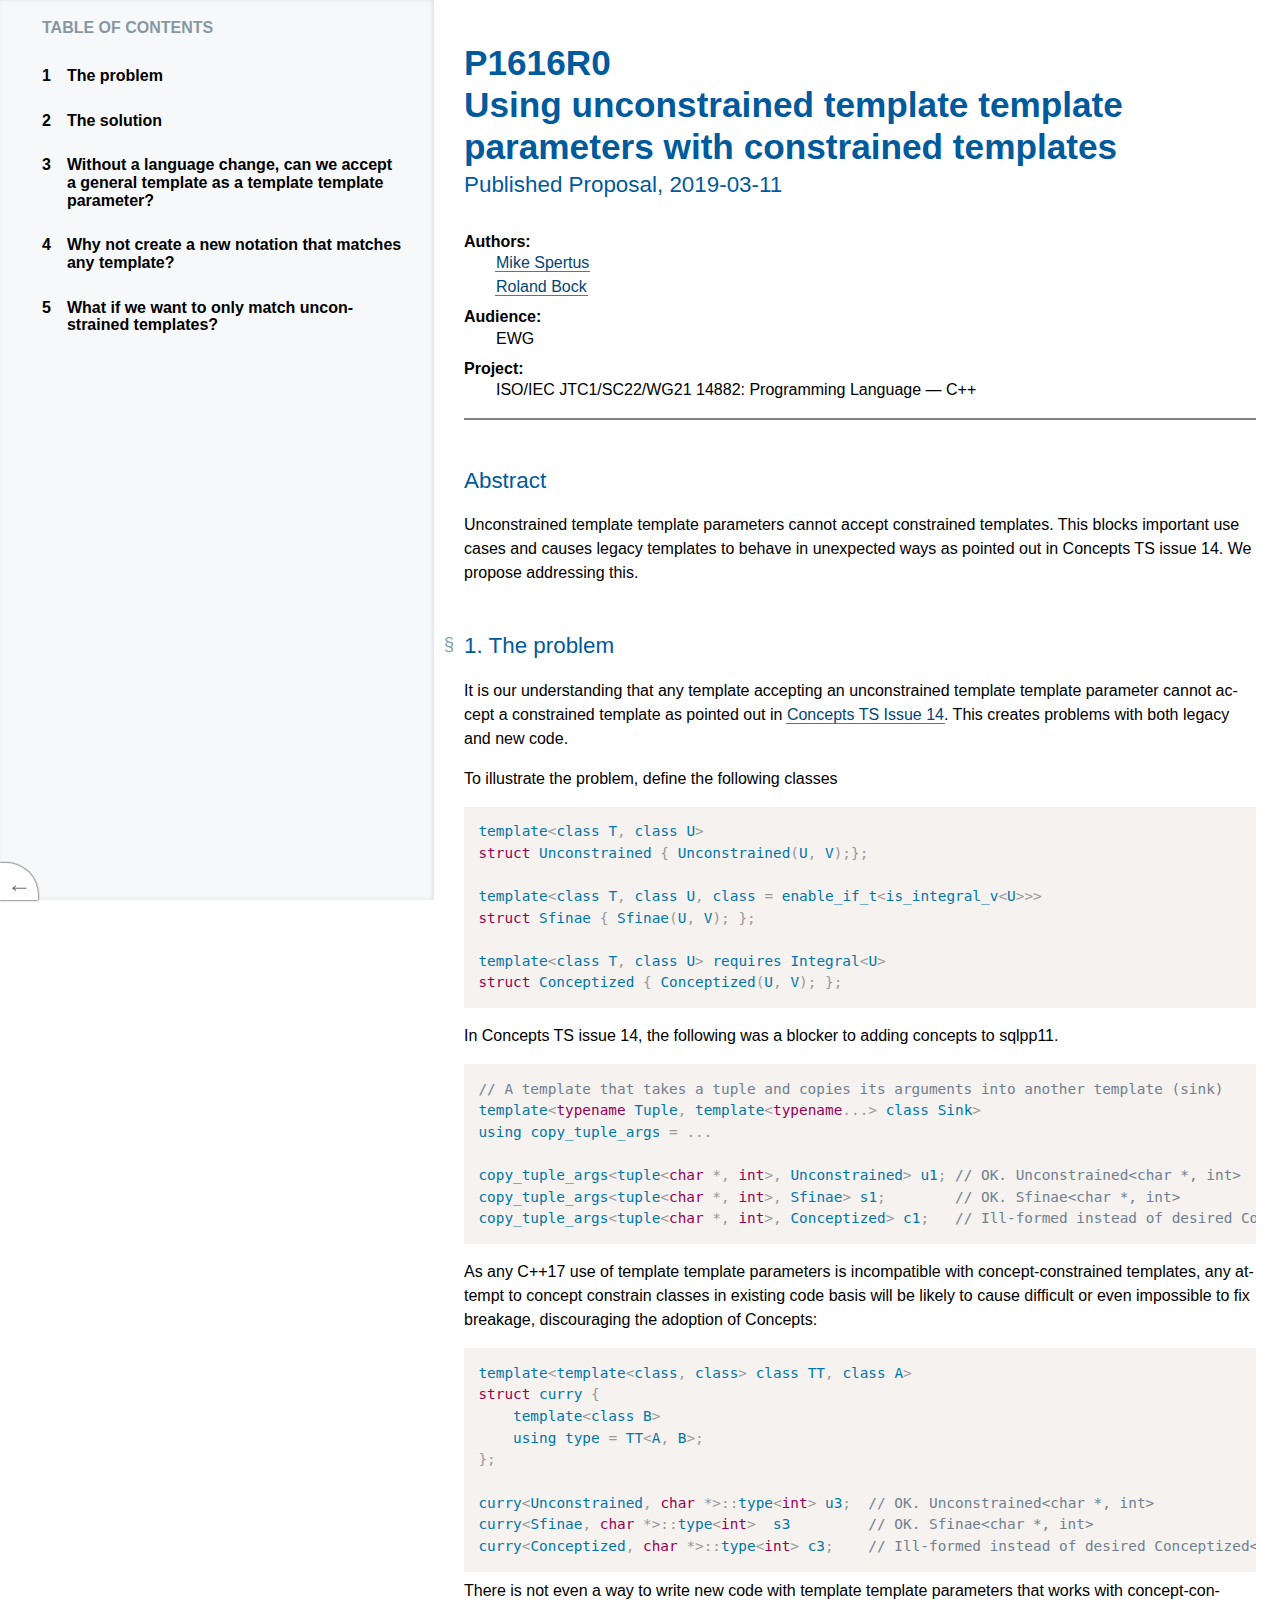
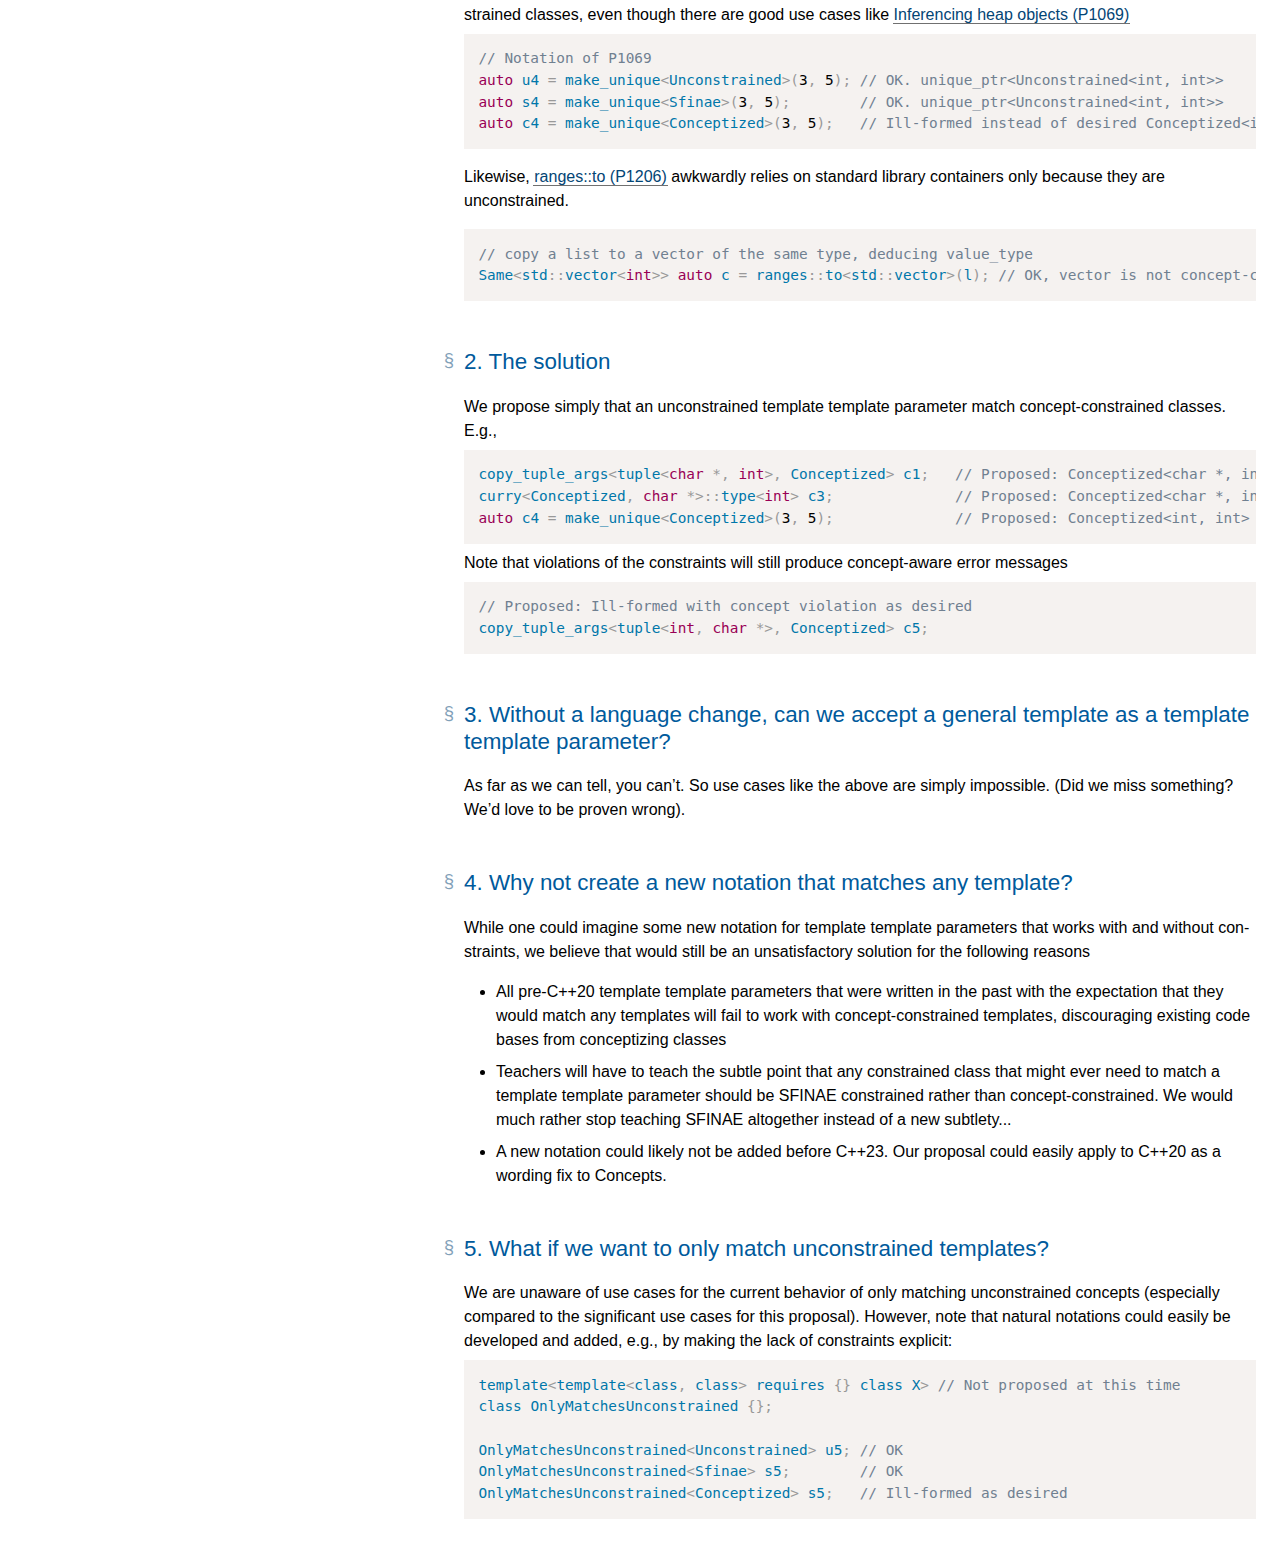
==== commit a99d3fcf: "Wordsmithing" ====
--- a/ttp_concepts.html
+++ b/ttp_concepts.html
@@ -1472,9 +1472,9 @@
    <ol class="toc" role="directory">
     <li><a href="#problem"><span class="secno">1</span> <span class="content">The problem</span></a>
     <li><a href="#solution"><span class="secno">2</span> <span class="content">The solution</span></a>
-    <li><a href="#faq1"><span class="secno">3</span> <span class="content">Why not create a new notation?</span></a>
-    <li><a href="#faq2"><span class="secno">4</span> <span class="content">What if we want to only match unconstrained templates?</span></a>
-    <li><a href="#faq3"><span class="secno">5</span> <span class="content">What about more general template parameters?</span></a>
+    <li><a href="#faq0"><span class="secno">3</span> <span class="content">Without a language change, can we accept a general template as a template template parameter?</span></a>
+    <li><a href="#faq1"><span class="secno">4</span> <span class="content">Why not create a new notation that matches any template?</span></a>
+    <li><a href="#faq2"><span class="secno">5</span> <span class="content">What if we want to only match unconstrained templates?</span></a>
    </ol>
   </nav>
   <main>
@@ -1536,7 +1536,10 @@
 <pre class="language-c++ highlight"><c- c1>// Proposed: Ill-formed with concept violation as desired</c->
 <c- n>copy_tuple_args</c-><c- o>&lt;</c-><c- n>tuple</c-><c- o>&lt;</c-><c- b>int</c-><c- p>,</c-> <c- b>char</c-> <c- o>*></c-><c- p>,</c-> <c- n>Conceptized</c-><c- o>></c-> <c- n>c5</c-><c- p>;</c-> 
 </pre>
-   <h2 class="heading settled" data-level="3" id="faq1"><span class="secno">3. </span><span class="content">Why not create a new notation?</span><a class="self-link" href="#faq1"></a></h2>
+   <h2 class="heading settled" data-level="3" id="faq0"><span class="secno">3. </span><span class="content">Without a language change, can we accept a general template as a template template parameter?</span><a class="self-link" href="#faq0"></a></h2>
+    As far as we can tell, you can’t. So use cases like the above are simply impossible. (Did we
+miss something? We’d love to be proven wrong). 
+   <h2 class="heading settled" data-level="4" id="faq1"><span class="secno">4. </span><span class="content">Why not create a new notation that matches any template?</span><a class="self-link" href="#faq1"></a></h2>
     While one could imagine some new notation for template template parameters
 that works with and without constraints, we believe that would still be an unsatisfactory solution
 for the following reasons 
@@ -1546,24 +1549,19 @@
     <li data-md>
      <p>Teachers will have to teach the subtle point that any constrained class that might ever need to match a template template parameter should be SFINAE constrained rather than concept-constrained. We would much rather stop teaching SFINAE altogether instead of a new subtlety...</p>
     <li data-md>
-     <p>A new notation could not be added before C++23. Our proposal could easily apply to C++20 as a wording fix to Concepts</p>
+     <p>A new notation could likely not be added before C++23. Our proposal could easily apply to C++20 as a wording fix to Concepts.</p>
    </ul>
-   <h2 class="heading settled" data-level="4" id="faq2"><span class="secno">4. </span><span class="content">What if we want to only match unconstrained templates?</span><a class="self-link" href="#faq2"></a></h2>
-    We are unaware of use cases for this in contrast to the significant use cases for this proposal. However, 
-note that natural notations could easily be developed and added. For example, 
-<pre class="language-c++ highlight"><c- n>template</c-><c- o>&lt;</c-><c- n>template</c-><c- o>&lt;</c-><c- n>class</c-><c- p>,</c-> <c- n>class</c-><c- o>></c-> <c- n>requires</c-> <c- p>{}</c-><c- o>></c-> <c- c1>// Not proposed at this time</c->
+   <h2 class="heading settled" data-level="5" id="faq2"><span class="secno">5. </span><span class="content">What if we want to only match unconstrained templates?</span><a class="self-link" href="#faq2"></a></h2>
+    We are unaware of use cases for the current behavior of only matching unconstrained concepts
+(especially compared to the significant use cases for this proposal). However, 
+note that natural notations could easily be developed and added, e.g., by making the lack of constraints explicit: 
+<pre class="language-c++ highlight"><c- n>template</c-><c- o>&lt;</c-><c- n>template</c-><c- o>&lt;</c-><c- n>class</c-><c- p>,</c-> <c- n>class</c-><c- o>></c-> <c- n>requires</c-> <c- p>{}</c-> <c- n>class</c-> <c- n>X</c-><c- o>></c-> <c- c1>// Not proposed at this time</c->
 <c- n>class</c-> <c- n>OnlyMatchesUnconstrained</c-> <c- p>{};</c->
 
 <c- n>OnlyMatchesUnconstrained</c-><c- o>&lt;</c-><c- n>Unconstrained</c-><c- o>></c-> <c- n>u5</c-><c- p>;</c-> <c- c1>// OK</c->
-<c- n>OnlyMatchesUnconstrained</c-><c- o>&lt;</c-><c- n>Sfinae</c-><c- o>></c-> <c- n>s5</c-><c- p>;</c-> <c- c1>// OK</c->
-<c- n>OnlyMatchesUnconstrained</c-><c- o>&lt;</c-><c- n>Conceptized</c-><c- o>></c-> <c- n>s5</c-><c- p>;</c-> <c- c1>// Ill-formed as desired</c->
+<c- n>OnlyMatchesUnconstrained</c-><c- o>&lt;</c-><c- n>Sfinae</c-><c- o>></c-> <c- n>s5</c-><c- p>;</c->        <c- c1>// OK</c->
+<c- n>OnlyMatchesUnconstrained</c-><c- o>&lt;</c-><c- n>Conceptized</c-><c- o>></c-> <c- n>s5</c-><c- p>;</c->   <c- c1>// Ill-formed as desired</c->
 </pre>
-   <h2 class="heading settled" data-level="5" id="faq3"><span class="secno">5. </span><span class="content">What about more general template parameters?</span><a class="self-link" href="#faq3"></a></h2>
-    This proposal only covers the requirements around unconstrained template
-template parameters. We are aware that various more general rules have been discussed
-for when a template argument should match a parameter, including some that would subsume
-this proposal.  This paper offers no opinion on such proposals as long as
-they allow the code examples above to behave as proposed. 
   </main>
 <script>
 (function() {
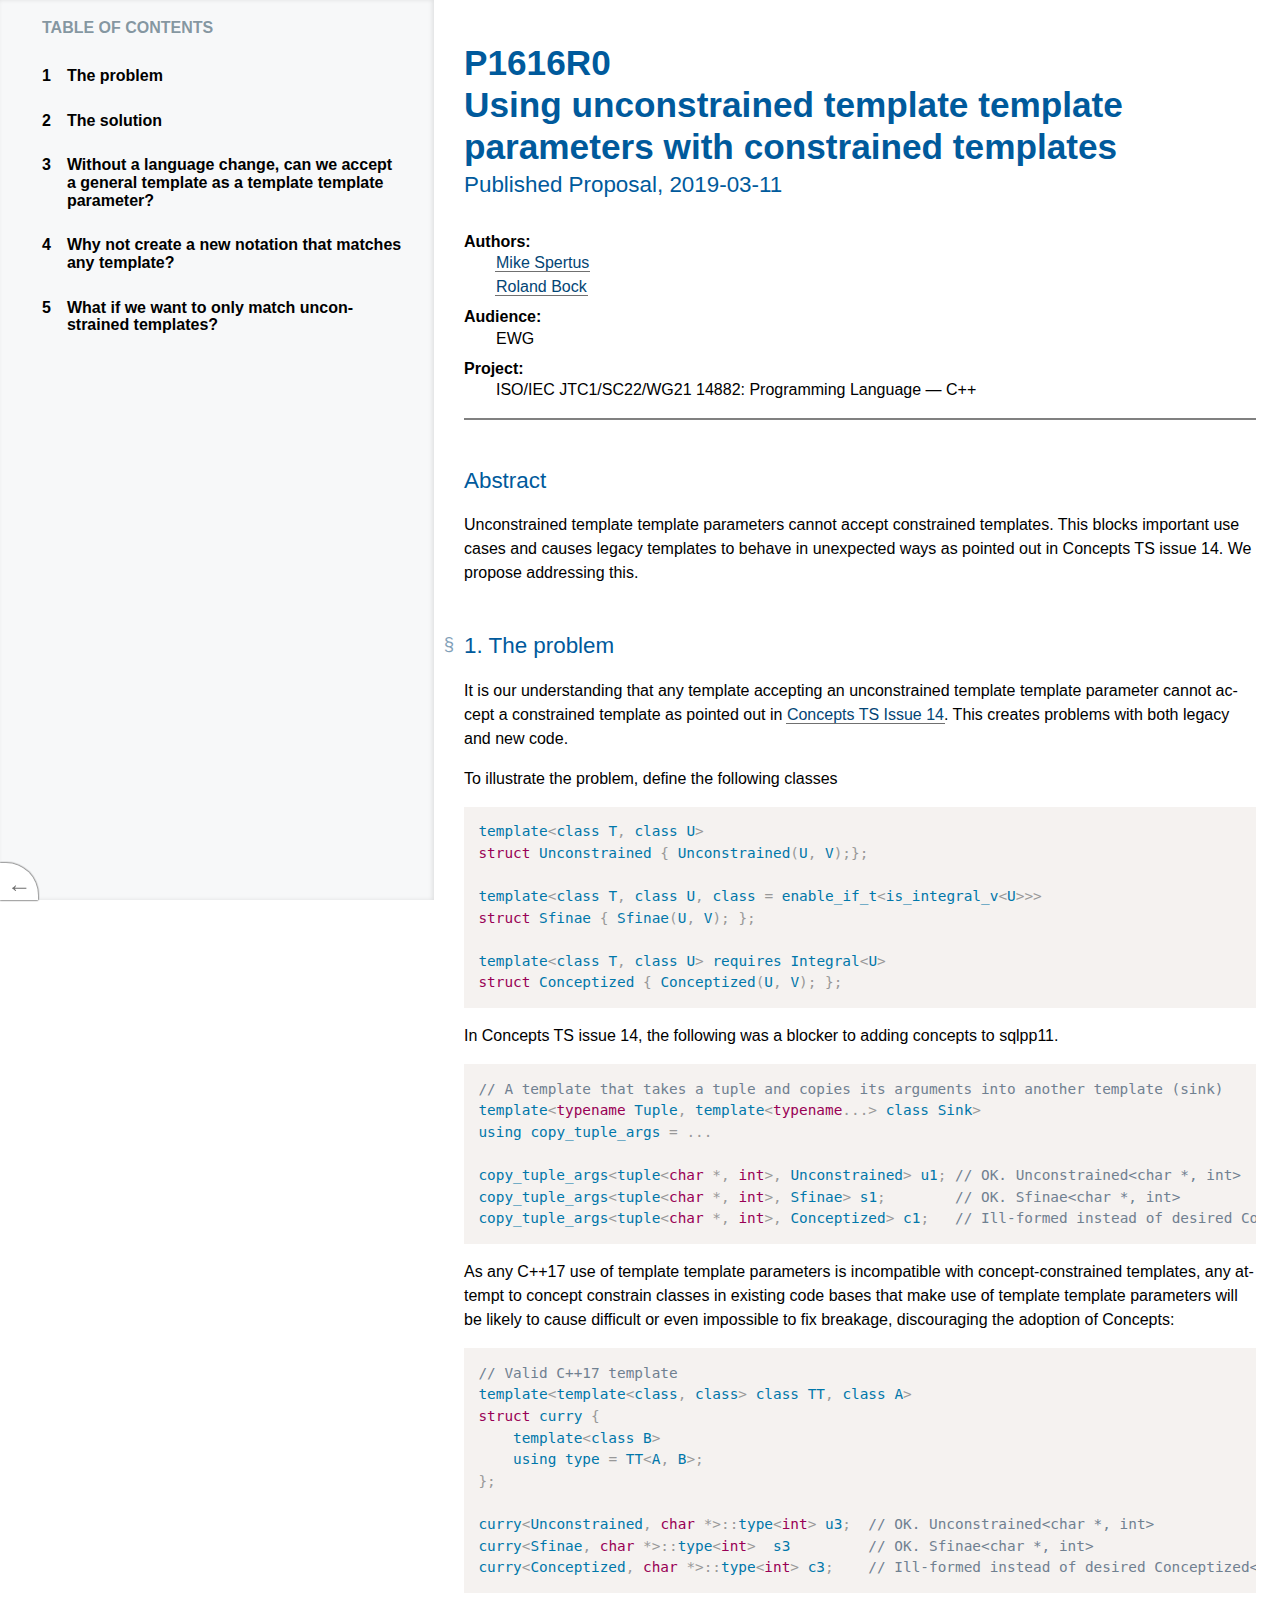
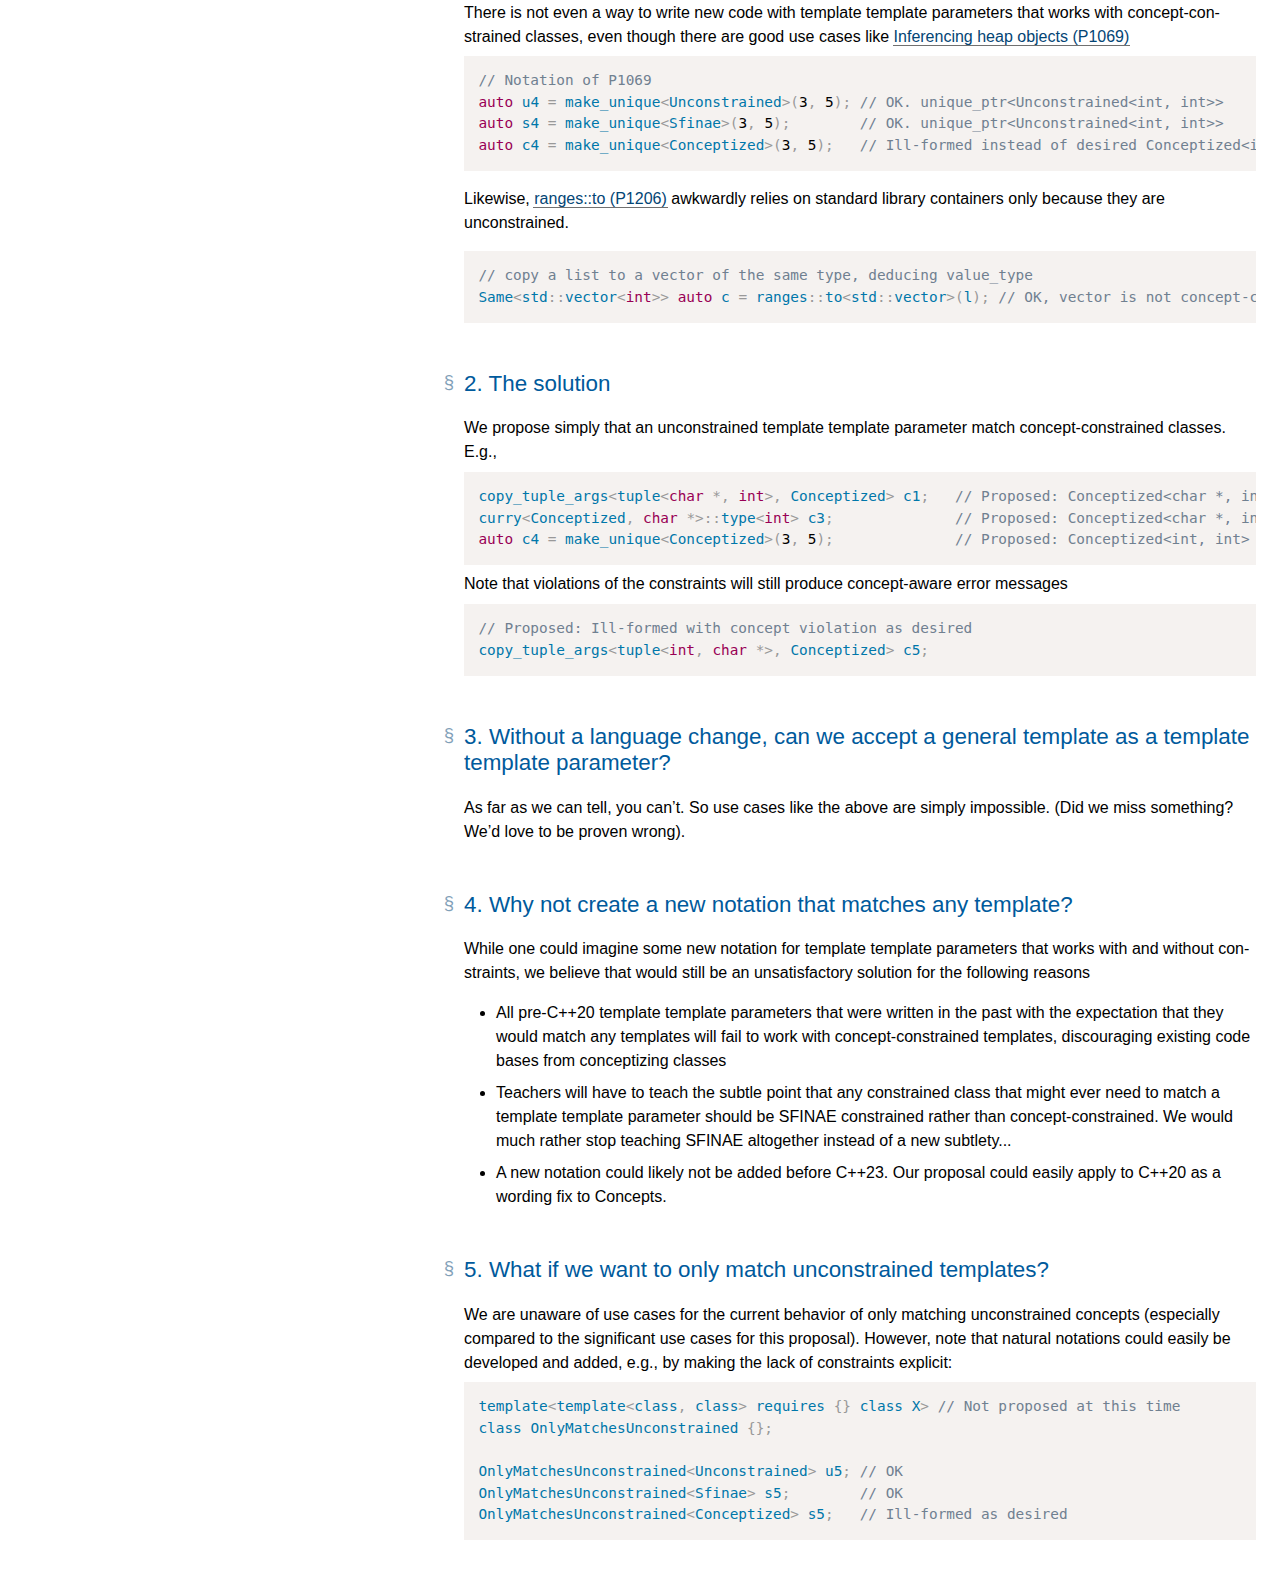
==== commit b5fd0ebd: "Wordsmithing" ====
--- a/ttp_concepts.html
+++ b/ttp_concepts.html
@@ -1502,9 +1502,11 @@
 <c- n>copy_tuple_args</c-><c- o>&lt;</c-><c- n>tuple</c-><c- o>&lt;</c-><c- b>char</c-> <c- o>*</c-><c- p>,</c-> <c- b>int</c-><c- o>></c-><c- p>,</c-> <c- n>Conceptized</c-><c- o>></c-> <c- n>c1</c-><c- p>;</c->   <c- c1>// Ill-formed instead of desired Conceptized&lt;char *, int> :(</c->
 </pre>
    <p>As any C++17 use of template template parameters is incompatible with concept-constrained
-templates, any attempt to concept constrain classes in existing code basis will be likely
+templates, any attempt to concept constrain classes in existing code bases that make use of
+template template parameters will be likely
 to cause difficult or even impossible to fix breakage, discouraging the adoption of Concepts:</p>
-<pre class="language-C++ highlight"><c- n>template</c-><c- o>&lt;</c-><c- n>template</c-><c- o>&lt;</c-><c- n>class</c-><c- p>,</c-> <c- n>class</c-><c- o>></c-> <c- n>class</c-> <c- n>TT</c-><c- p>,</c-> <c- n>class</c-> <c- n>A</c-><c- o>></c->
+<pre class="language-C++ highlight"><c- c1>// Valid C++17 template</c->
+<c- n>template</c-><c- o>&lt;</c-><c- n>template</c-><c- o>&lt;</c-><c- n>class</c-><c- p>,</c-> <c- n>class</c-><c- o>></c-> <c- n>class</c-> <c- n>TT</c-><c- p>,</c-> <c- n>class</c-> <c- n>A</c-><c- o>></c->
 <c- k>struct</c-> <c- n>curry</c-> <c- p>{</c->    
     <c- n>template</c-><c- o>&lt;</c-><c- n>class</c-> <c- n>B</c-><c- o>></c->
     <c- n>using</c-> <c- n>type</c-> <c- o>=</c-> <c- n>TT</c-><c- o>&lt;</c-><c- n>A</c-><c- p>,</c-> <c- n>B</c-><c- o>></c-><c- p>;</c-> 
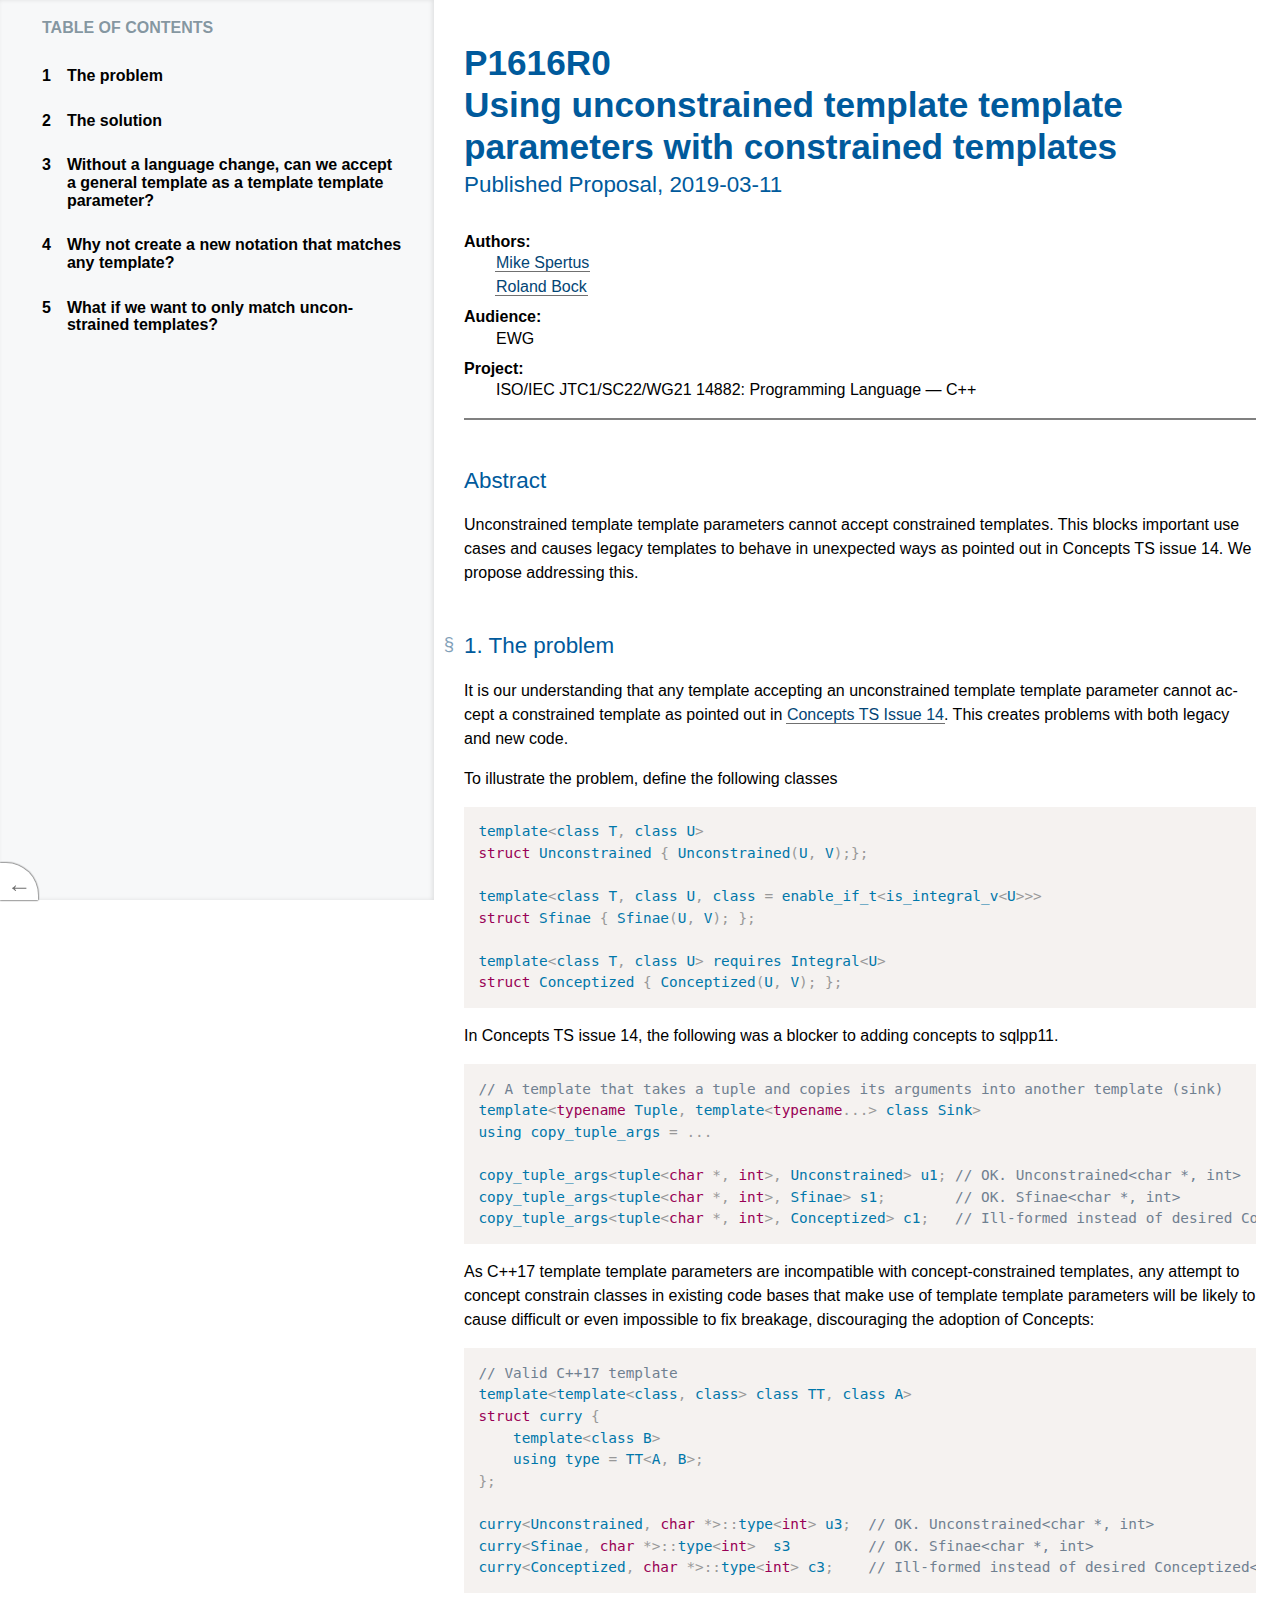
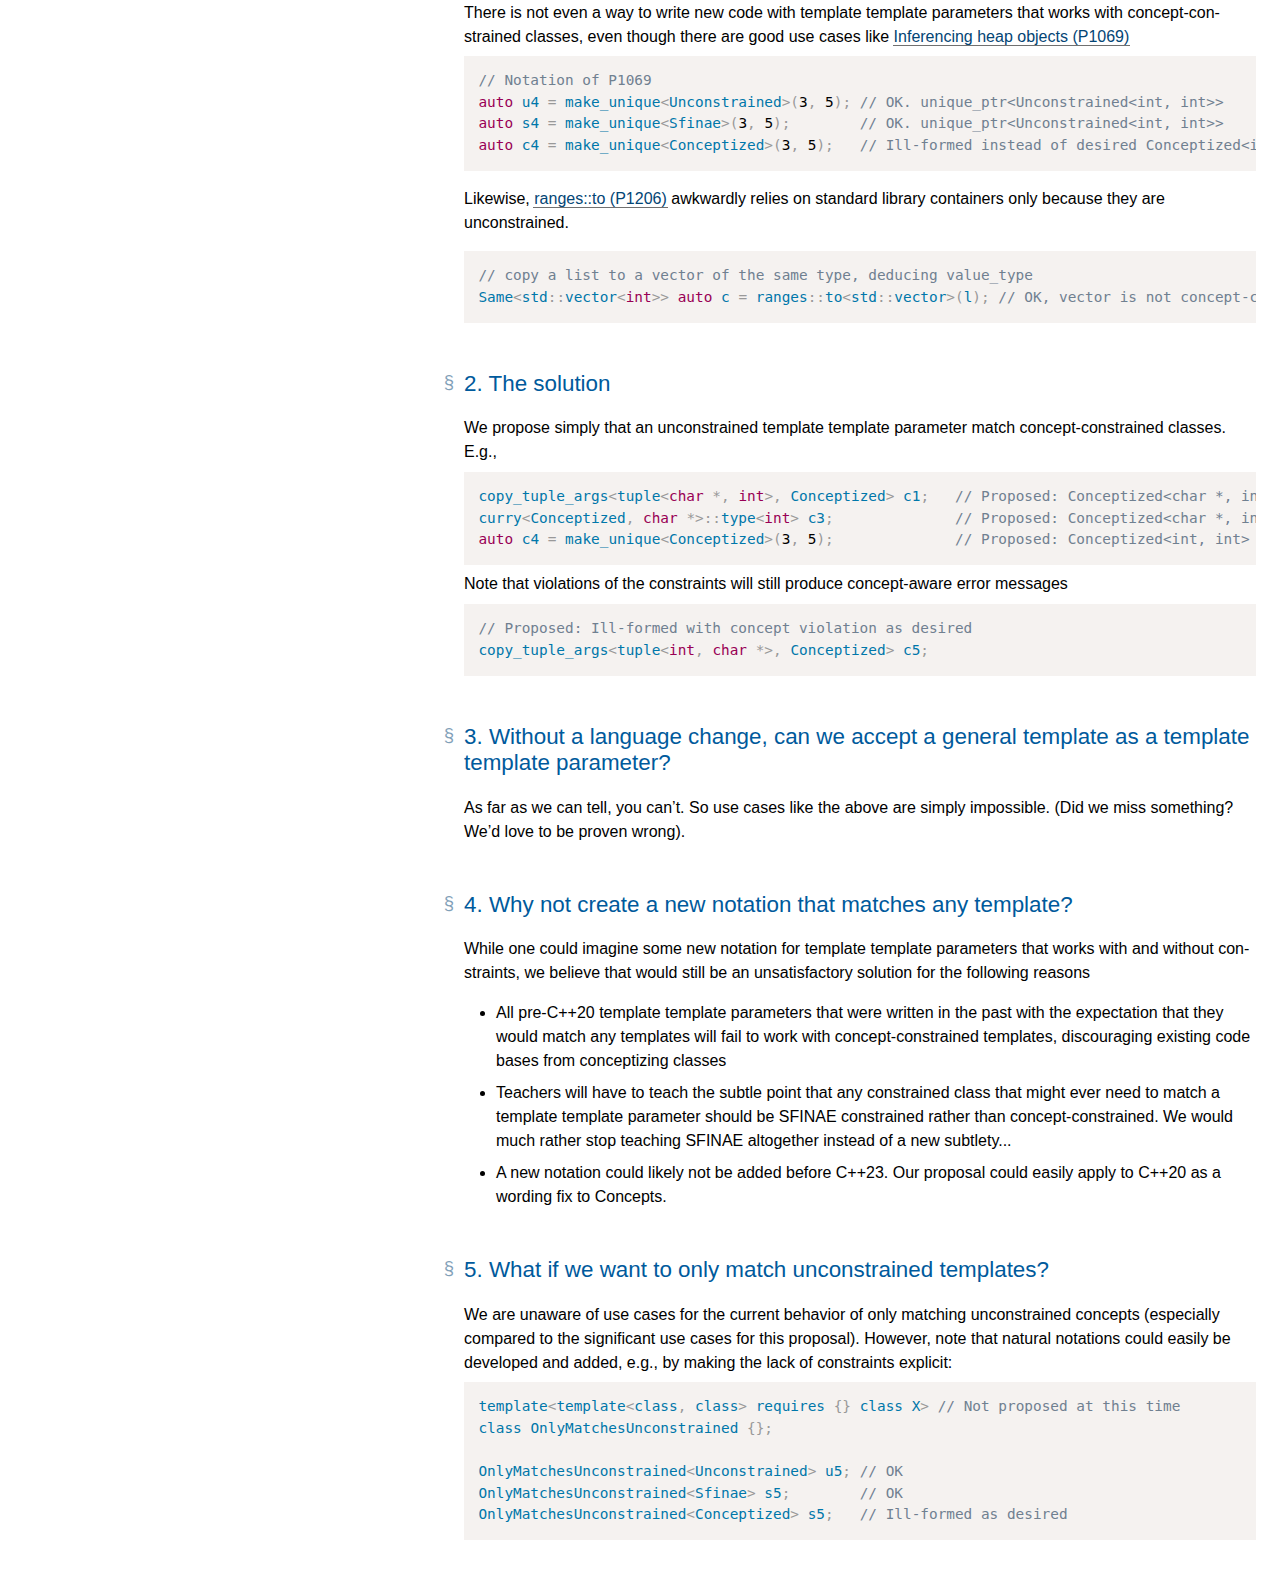
==== commit d41be068: "Wordsmithing" ====
--- a/ttp_concepts.html
+++ b/ttp_concepts.html
@@ -1501,7 +1501,7 @@
 <c- n>copy_tuple_args</c-><c- o>&lt;</c-><c- n>tuple</c-><c- o>&lt;</c-><c- b>char</c-> <c- o>*</c-><c- p>,</c-> <c- b>int</c-><c- o>></c-><c- p>,</c-> <c- n>Sfinae</c-><c- o>></c-> <c- n>s1</c-><c- p>;</c->        <c- c1>// OK. Sfinae&lt;char *, int></c->
 <c- n>copy_tuple_args</c-><c- o>&lt;</c-><c- n>tuple</c-><c- o>&lt;</c-><c- b>char</c-> <c- o>*</c-><c- p>,</c-> <c- b>int</c-><c- o>></c-><c- p>,</c-> <c- n>Conceptized</c-><c- o>></c-> <c- n>c1</c-><c- p>;</c->   <c- c1>// Ill-formed instead of desired Conceptized&lt;char *, int> :(</c->
 </pre>
-   <p>As any C++17 use of template template parameters is incompatible with concept-constrained
+   <p>As C++17 template template parameters are incompatible with concept-constrained
 templates, any attempt to concept constrain classes in existing code bases that make use of
 template template parameters will be likely
 to cause difficult or even impossible to fix breakage, discouraging the adoption of Concepts:</p>
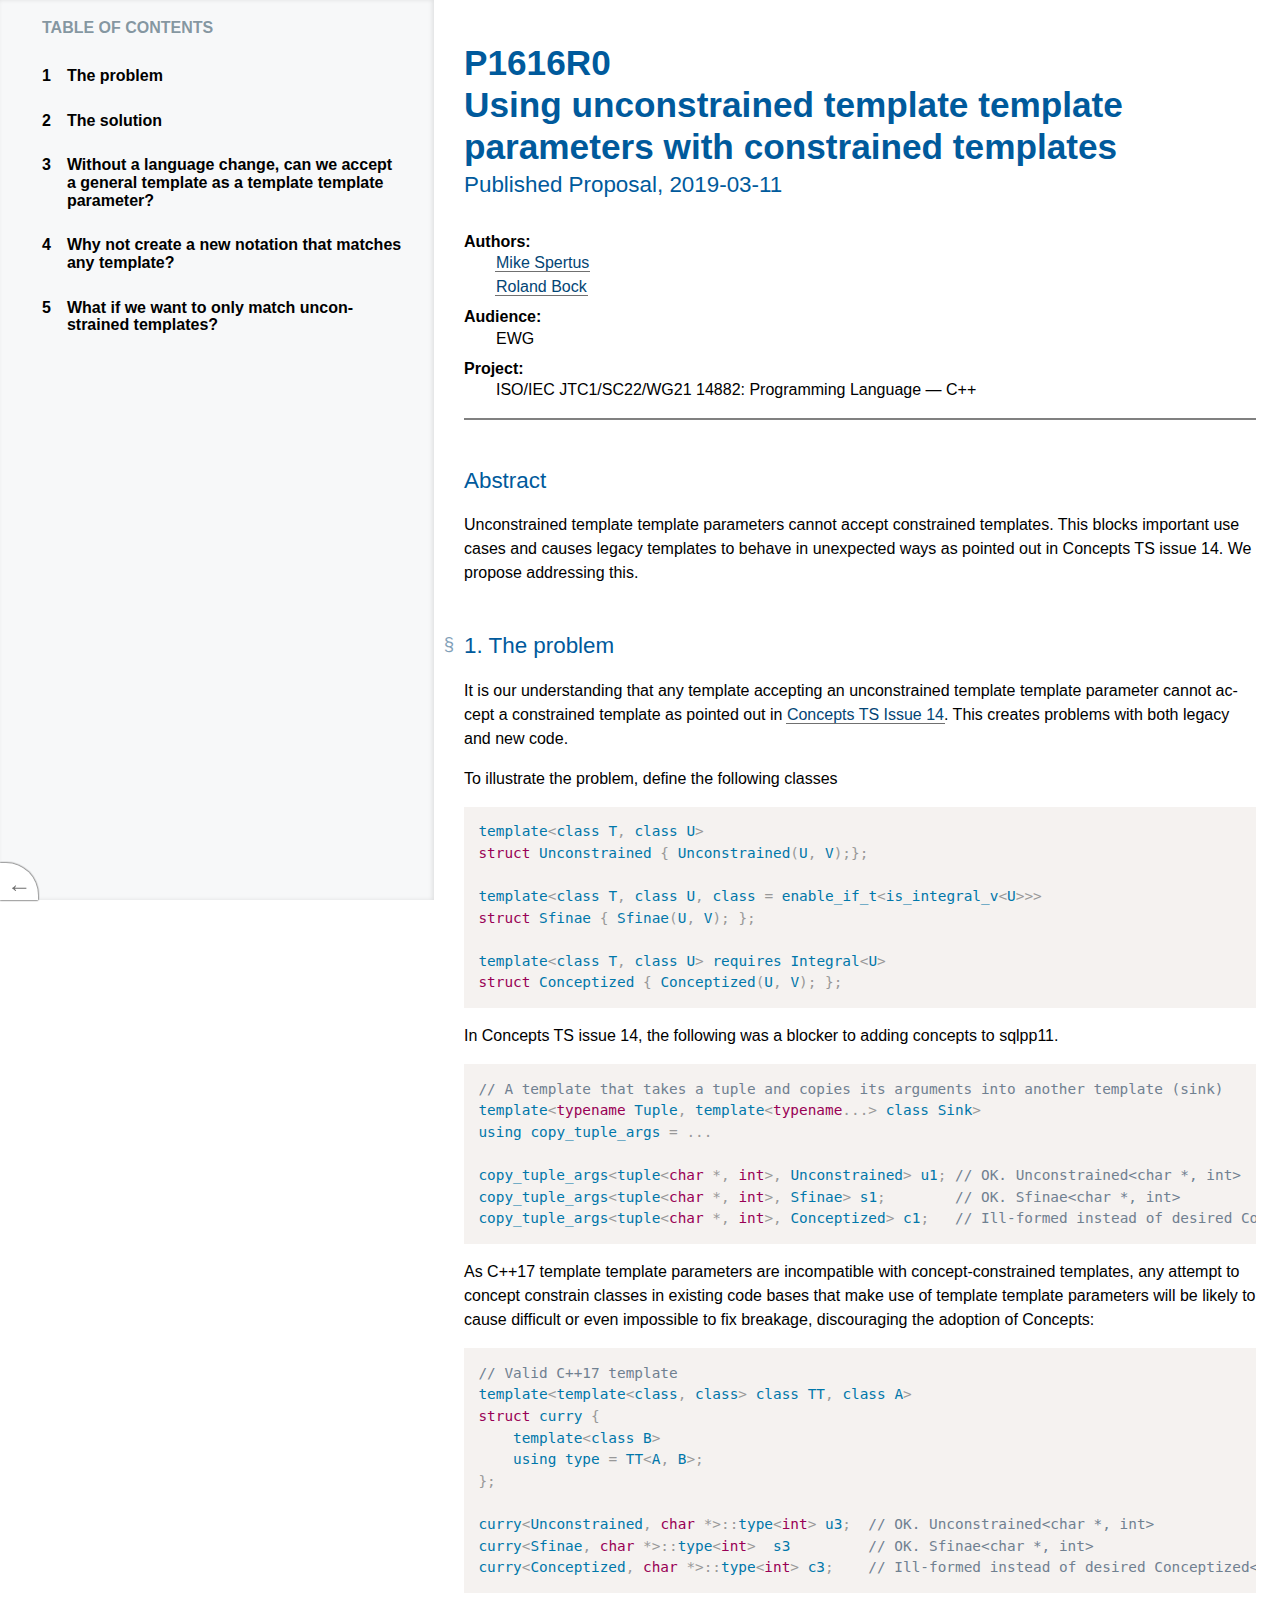
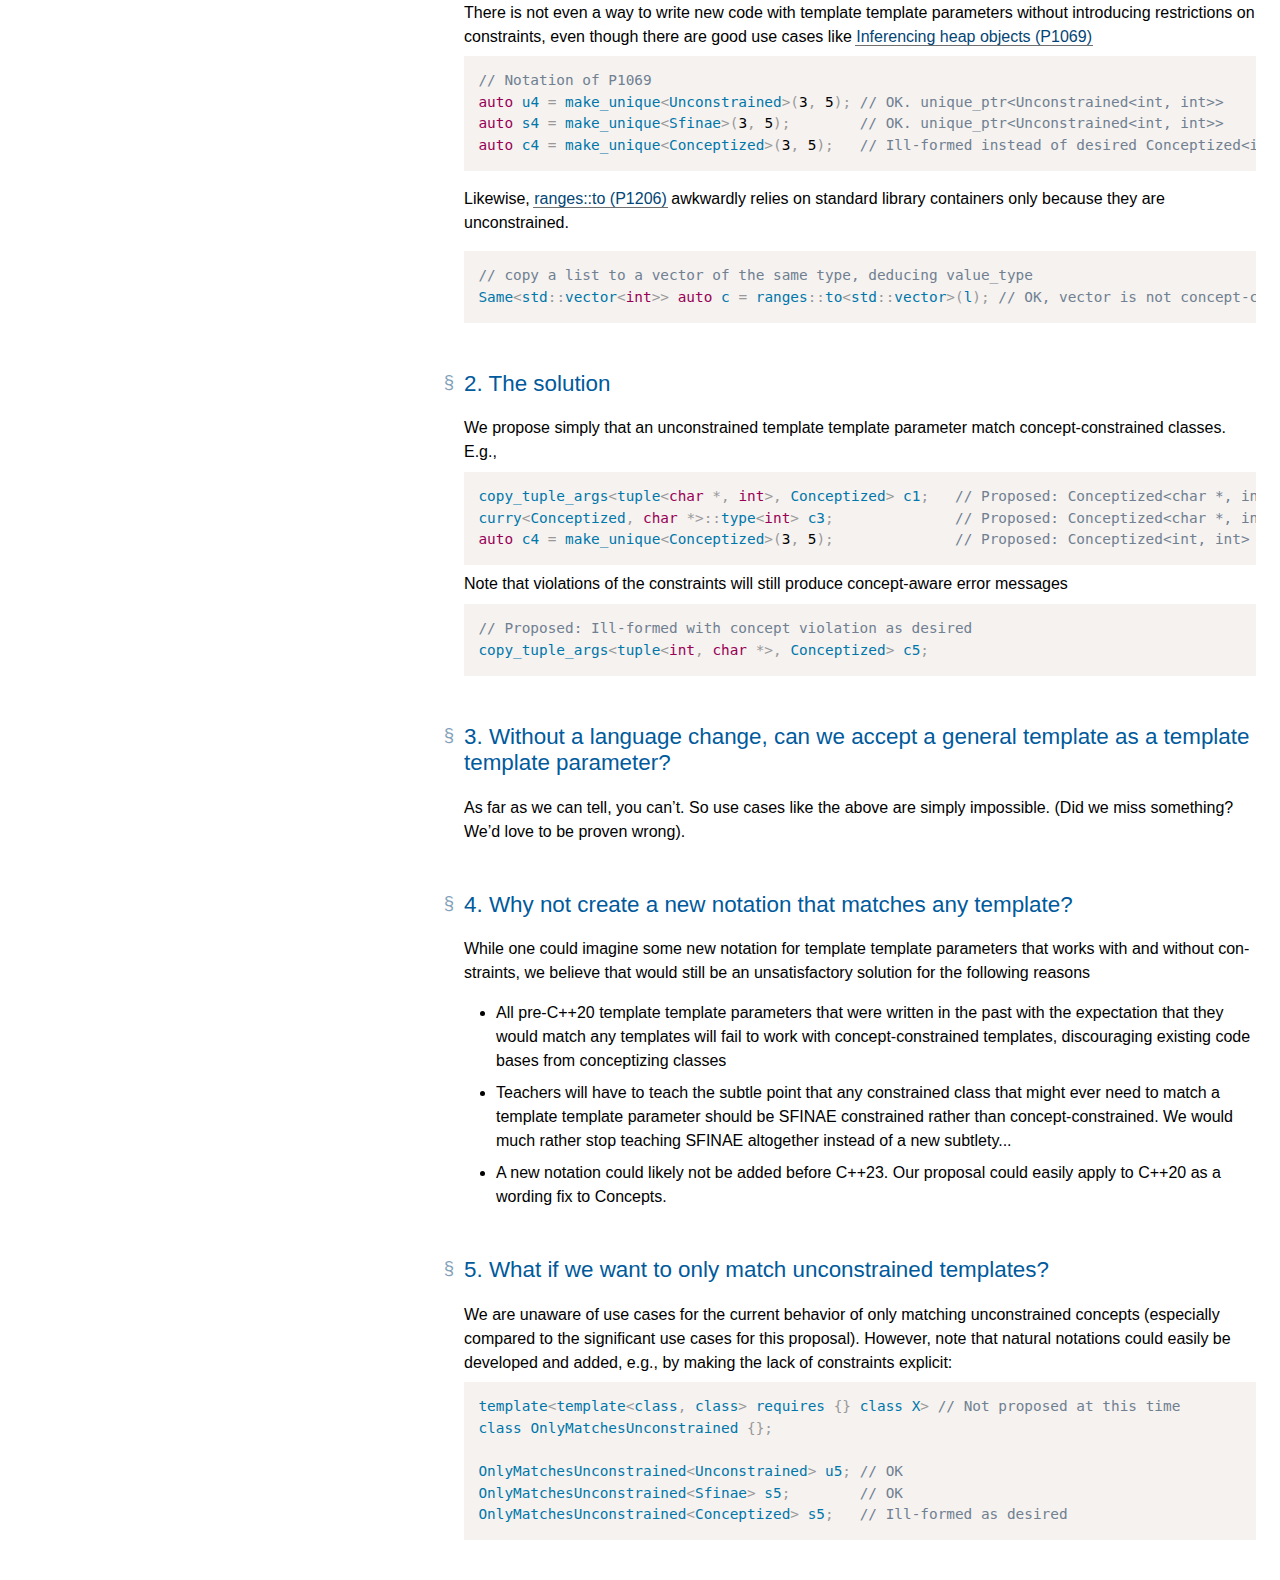
==== commit fbec512d: "Wordsmithing" ====
--- a/ttp_concepts.html
+++ b/ttp_concepts.html
@@ -1516,8 +1516,7 @@
 <c- n>curry</c-><c- o>&lt;</c-><c- n>Sfinae</c-><c- p>,</c-> <c- b>char</c-> <c- o>*>::</c-><c- n>type</c-><c- o>&lt;</c-><c- b>int</c-><c- o>></c->  <c- n>s3</c->         <c- c1>// OK. Sfinae&lt;char *, int></c->
 <c- n>curry</c-><c- o>&lt;</c-><c- n>Conceptized</c-><c- p>,</c-> <c- b>char</c-> <c- o>*>::</c-><c- n>type</c-><c- o>&lt;</c-><c- b>int</c-><c- o>></c-> <c- n>c3</c-><c- p>;</c->    <c- c1>// Ill-formed instead of desired Conceptized&lt;char *, int></c->
 </pre>
-   There is not even a way to write new code with template template parameters that works with
-concept-constrained classes, even though there are good use cases like <a href="http://www.open-std.org/jtc1/sc22/wg21/docs/papers/2018/p1069r1.html">Inferencing heap objects (P1069)</a> 
+   There is not even a way to write new code with template template parameters without introducing restrictions on constraints, even though there are good use cases like <a href="http://www.open-std.org/jtc1/sc22/wg21/docs/papers/2018/p1069r1.html">Inferencing heap objects (P1069)</a> 
 <pre class="language-c++ highlight"><c- c1>// Notation of P1069</c->
 <c- k>auto</c-> <c- n>u4</c-> <c- o>=</c-> <c- n>make_unique</c-><c- o>&lt;</c-><c- n>Unconstrained</c-><c- o>></c-><c- p>(</c-><c- mi>3</c-><c- p>,</c-> <c- mi>5</c-><c- p>);</c-> <c- c1>// OK. unique_ptr&lt;Unconstrained&lt;int, int>></c->
 <c- k>auto</c-> <c- n>s4</c-> <c- o>=</c-> <c- n>make_unique</c-><c- o>&lt;</c-><c- n>Sfinae</c-><c- o>></c-><c- p>(</c-><c- mi>3</c-><c- p>,</c-> <c- mi>5</c-><c- p>);</c->        <c- c1>// OK. unique_ptr&lt;Unconstrained&lt;int, int>></c->
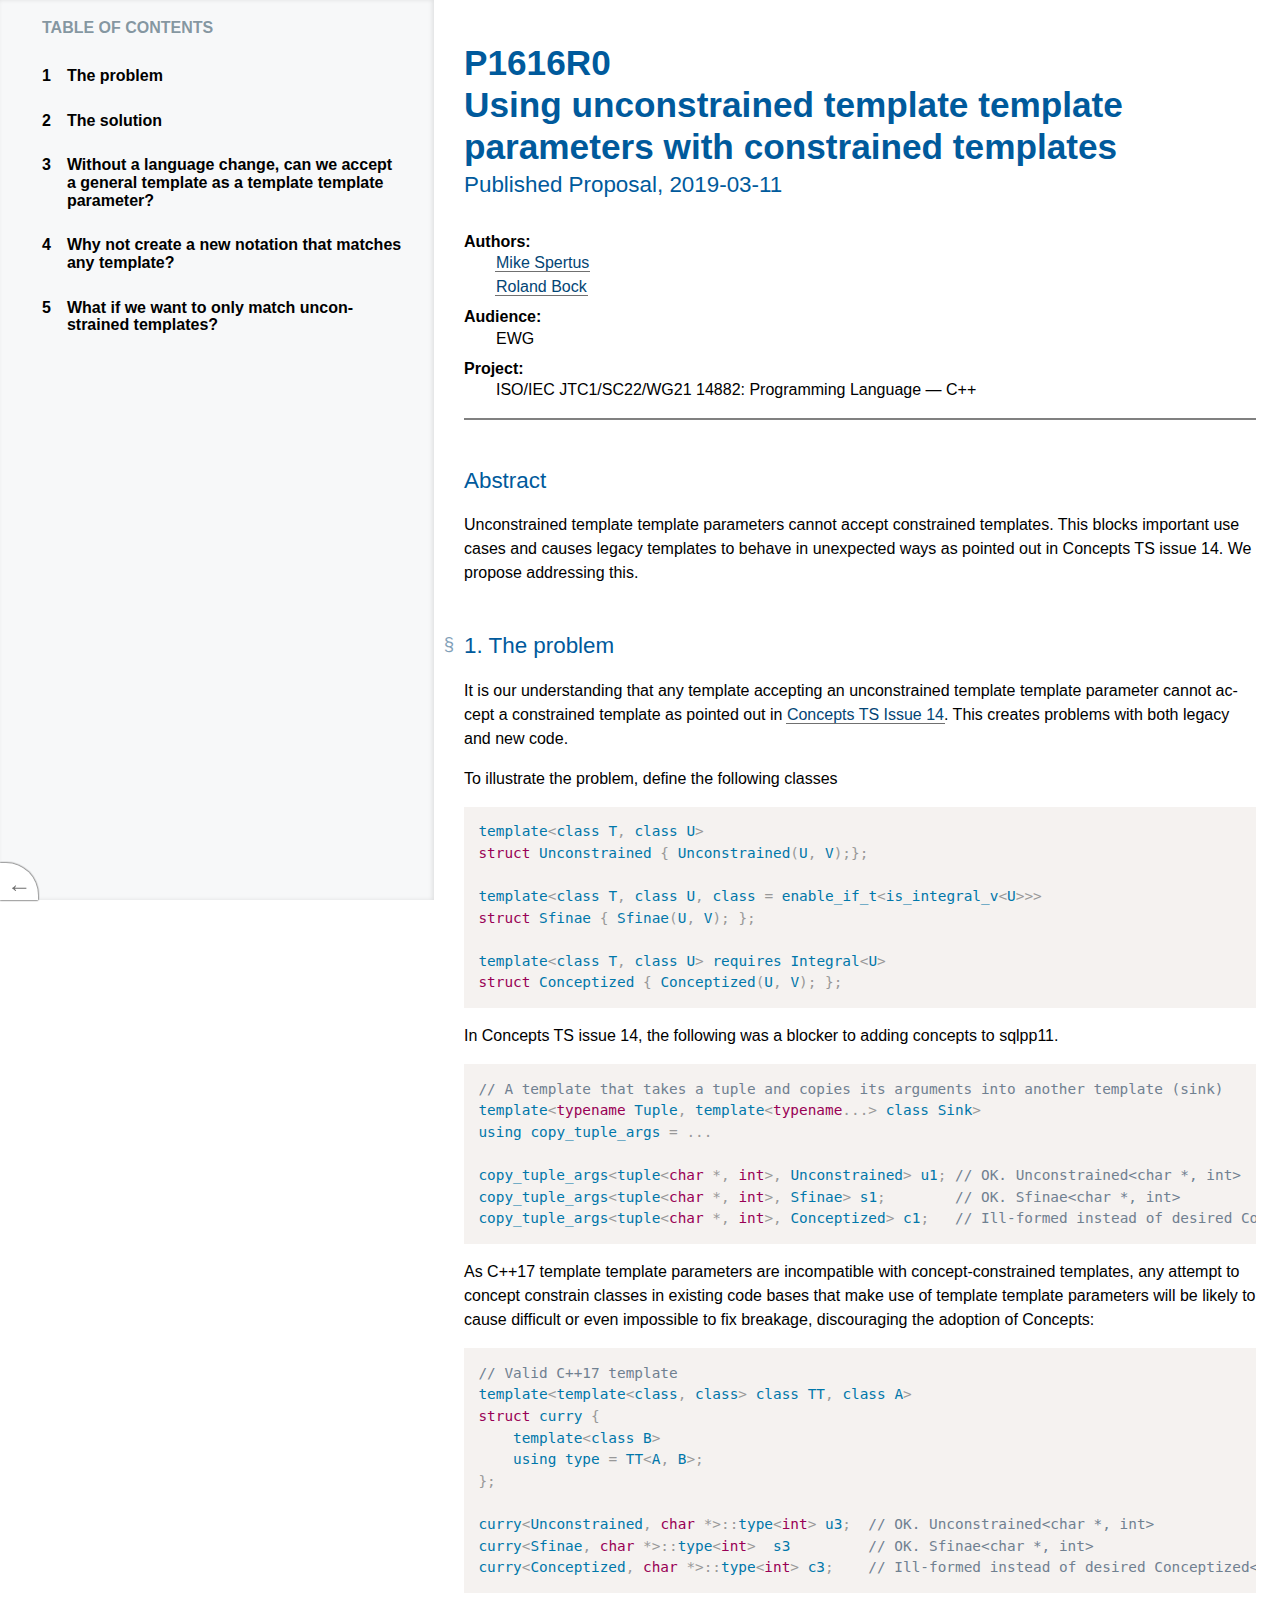
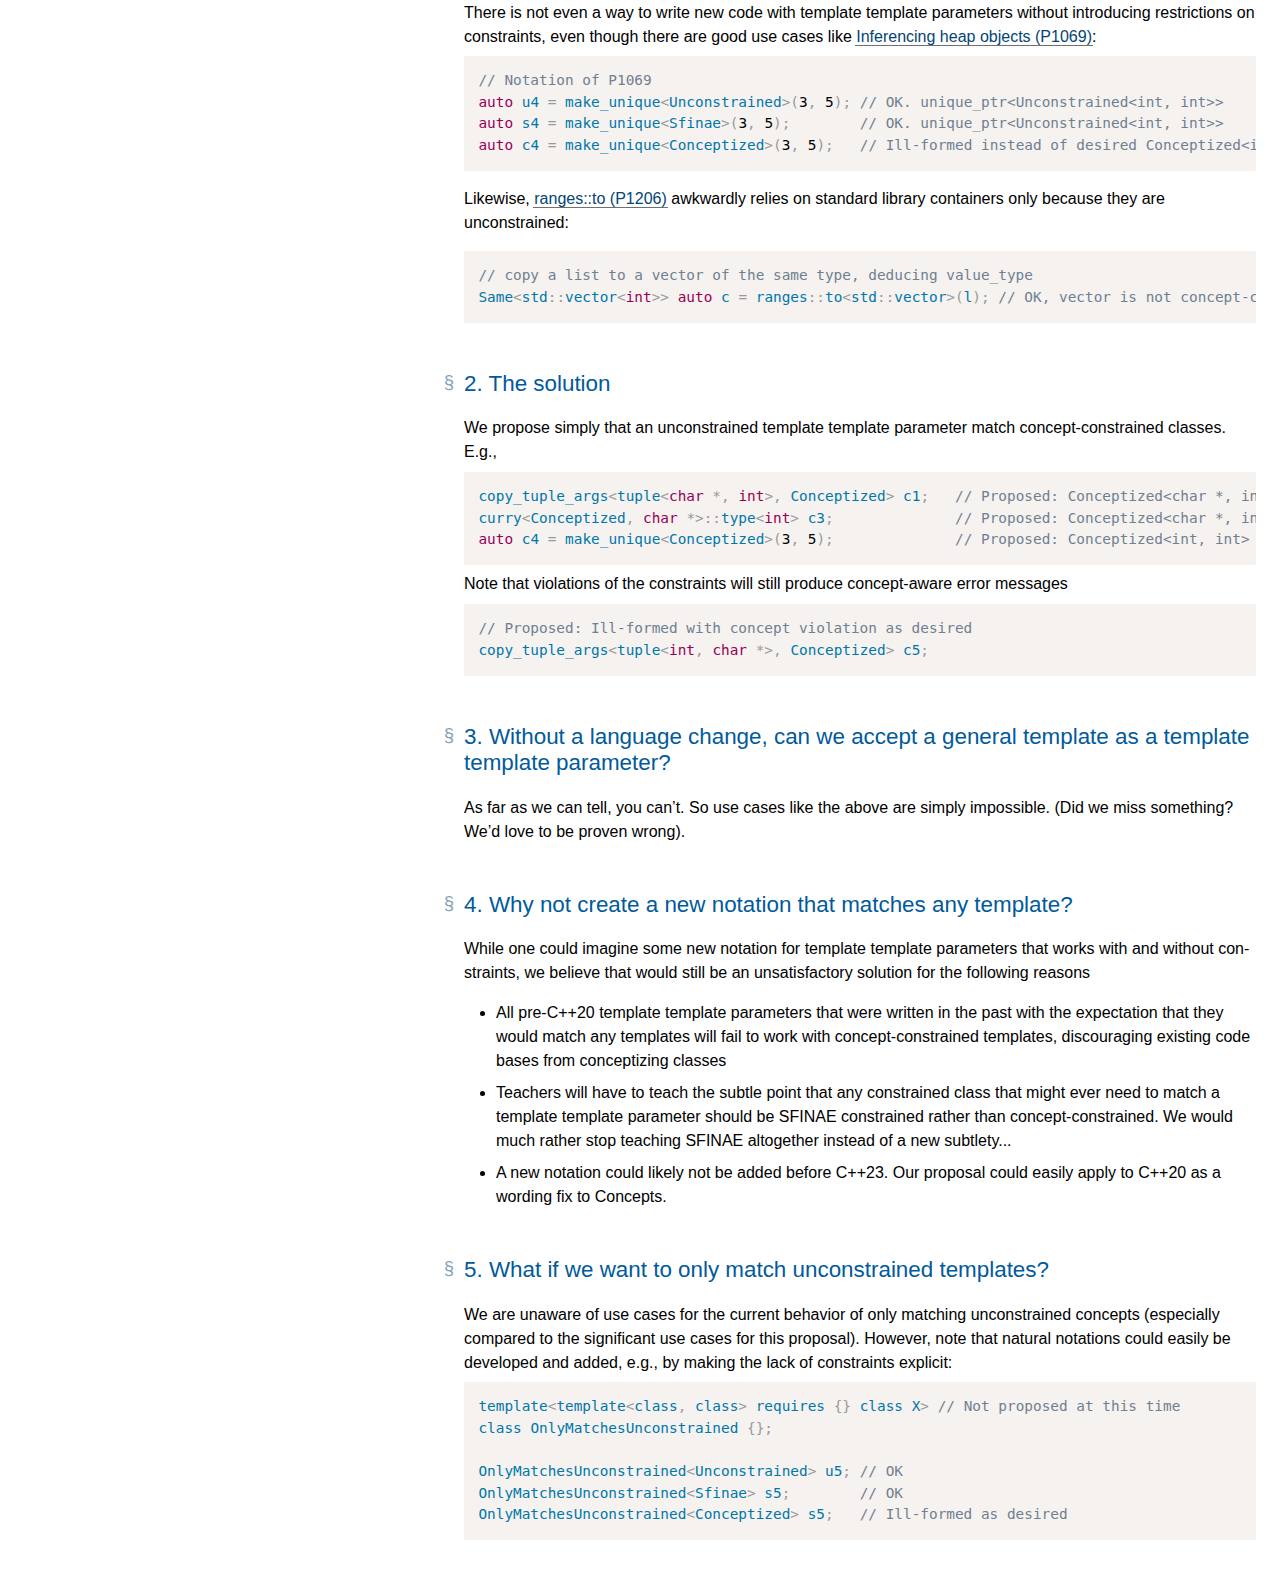
==== commit bcc7563d: "Wordsmithing" ====
--- a/ttp_concepts.html
+++ b/ttp_concepts.html
@@ -1516,13 +1516,13 @@
 <c- n>curry</c-><c- o>&lt;</c-><c- n>Sfinae</c-><c- p>,</c-> <c- b>char</c-> <c- o>*>::</c-><c- n>type</c-><c- o>&lt;</c-><c- b>int</c-><c- o>></c->  <c- n>s3</c->         <c- c1>// OK. Sfinae&lt;char *, int></c->
 <c- n>curry</c-><c- o>&lt;</c-><c- n>Conceptized</c-><c- p>,</c-> <c- b>char</c-> <c- o>*>::</c-><c- n>type</c-><c- o>&lt;</c-><c- b>int</c-><c- o>></c-> <c- n>c3</c-><c- p>;</c->    <c- c1>// Ill-formed instead of desired Conceptized&lt;char *, int></c->
 </pre>
-   There is not even a way to write new code with template template parameters without introducing restrictions on constraints, even though there are good use cases like <a href="http://www.open-std.org/jtc1/sc22/wg21/docs/papers/2018/p1069r1.html">Inferencing heap objects (P1069)</a> 
+   There is not even a way to write new code with template template parameters without introducing restrictions on constraints, even though there are good use cases like <a href="http://www.open-std.org/jtc1/sc22/wg21/docs/papers/2018/p1069r1.html">Inferencing heap objects (P1069)</a>: 
 <pre class="language-c++ highlight"><c- c1>// Notation of P1069</c->
 <c- k>auto</c-> <c- n>u4</c-> <c- o>=</c-> <c- n>make_unique</c-><c- o>&lt;</c-><c- n>Unconstrained</c-><c- o>></c-><c- p>(</c-><c- mi>3</c-><c- p>,</c-> <c- mi>5</c-><c- p>);</c-> <c- c1>// OK. unique_ptr&lt;Unconstrained&lt;int, int>></c->
 <c- k>auto</c-> <c- n>s4</c-> <c- o>=</c-> <c- n>make_unique</c-><c- o>&lt;</c-><c- n>Sfinae</c-><c- o>></c-><c- p>(</c-><c- mi>3</c-><c- p>,</c-> <c- mi>5</c-><c- p>);</c->        <c- c1>// OK. unique_ptr&lt;Unconstrained&lt;int, int>></c->
 <c- k>auto</c-> <c- n>c4</c-> <c- o>=</c-> <c- n>make_unique</c-><c- o>&lt;</c-><c- n>Conceptized</c-><c- o>></c-><c- p>(</c-><c- mi>3</c-><c- p>,</c-> <c- mi>5</c-><c- p>);</c->   <c- c1>// Ill-formed instead of desired Conceptized&lt;int, int></c->
 </pre>
-   <p>Likewise, <a href="http://www.open-std.org/jtc1/sc22/wg21/docs/papers/2019/p1206r1.pdf">ranges::to (P1206)</a> awkwardly relies on standard library containers only because they are unconstrained.</p>
+   <p>Likewise, <a href="http://www.open-std.org/jtc1/sc22/wg21/docs/papers/2019/p1206r1.pdf">ranges::to (P1206)</a> awkwardly relies on standard library containers only because they are unconstrained:</p>
 <pre class="language-c++ highlight"><c- c1>// copy a list to a vector of the same type, deducing value_type</c->
 <c- n>Same</c-><c- o>&lt;</c-><c- n>std</c-><c- o>::</c-><c- n>vector</c-><c- o>&lt;</c-><c- b>int</c-><c- o>>></c-> <c- k>auto</c-> <c- n>c</c-> <c- o>=</c-> <c- n>ranges</c-><c- o>::</c-><c- n>to</c-><c- o>&lt;</c-><c- n>std</c-><c- o>::</c-><c- n>vector</c-><c- o>></c-><c- p>(</c-><c- n>l</c-><c- p>);</c-> <c- c1>// OK, vector is not concept-constrained</c->
 </pre>
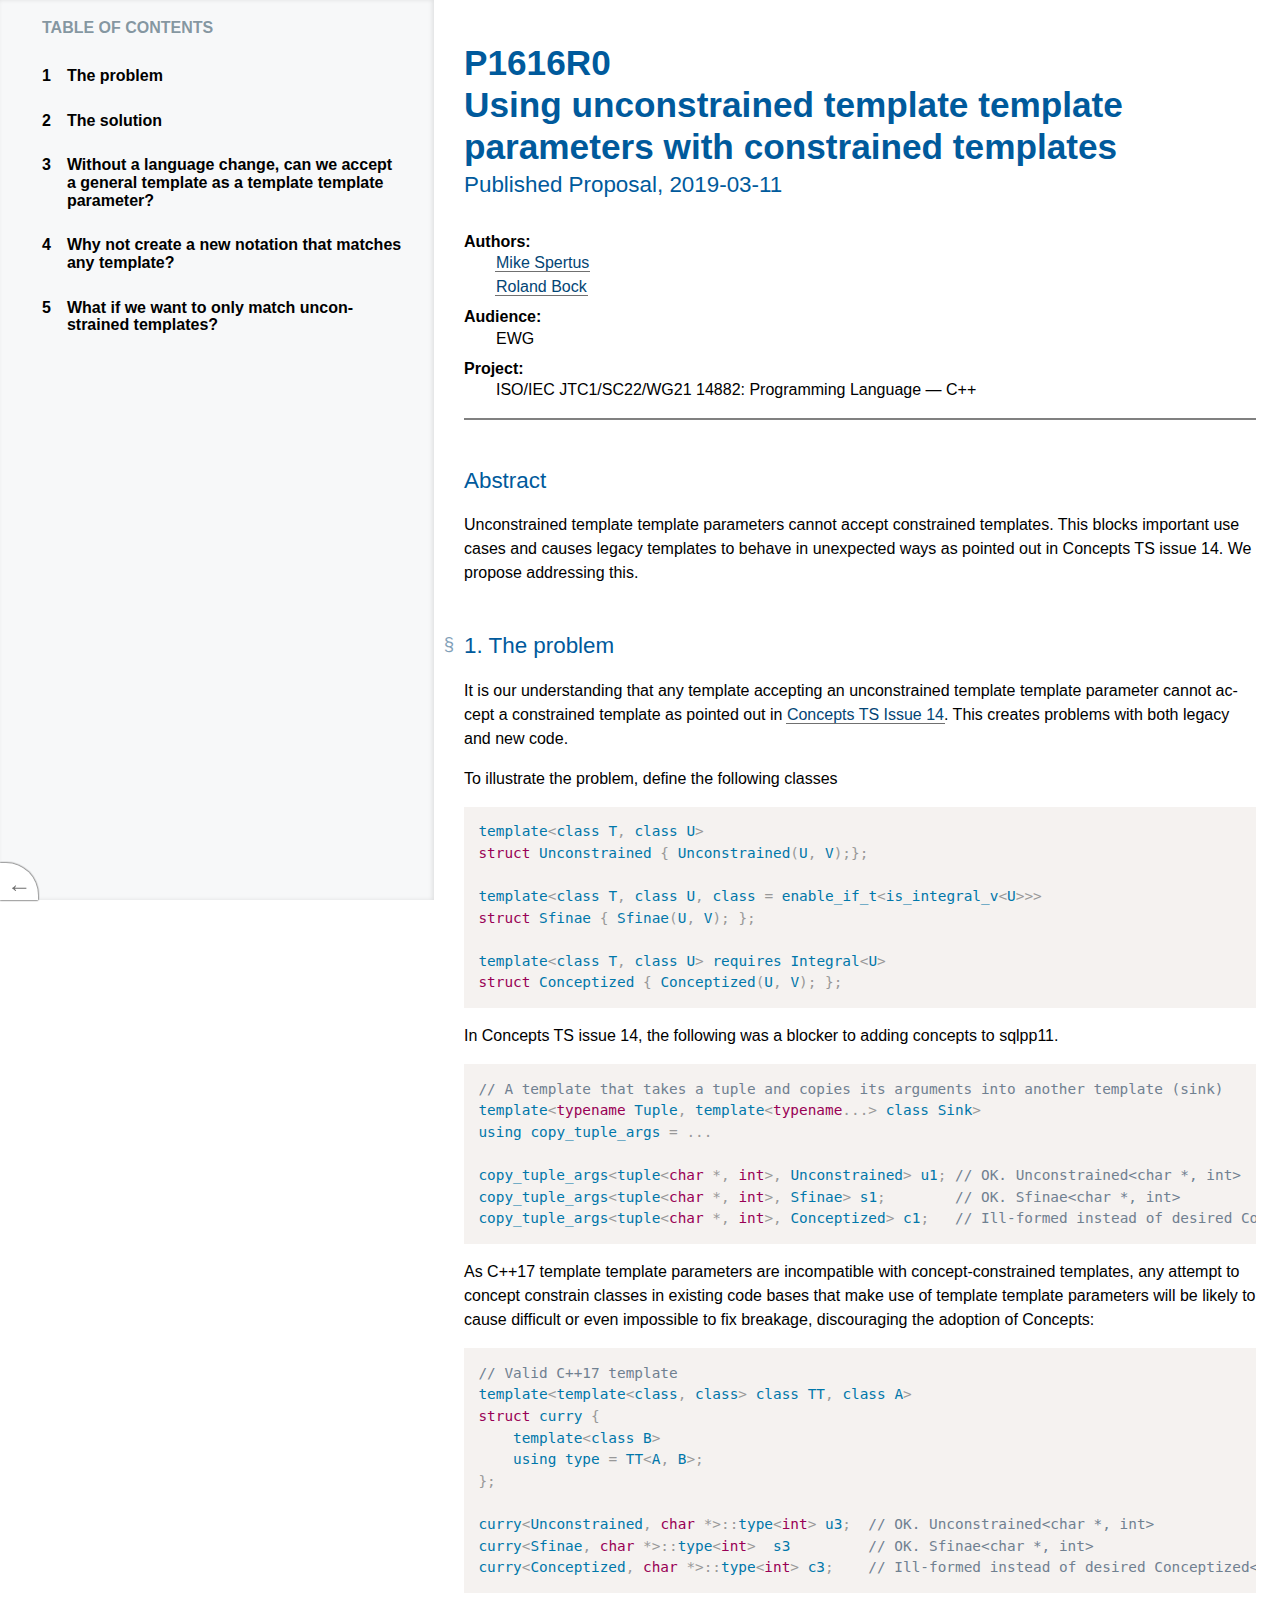
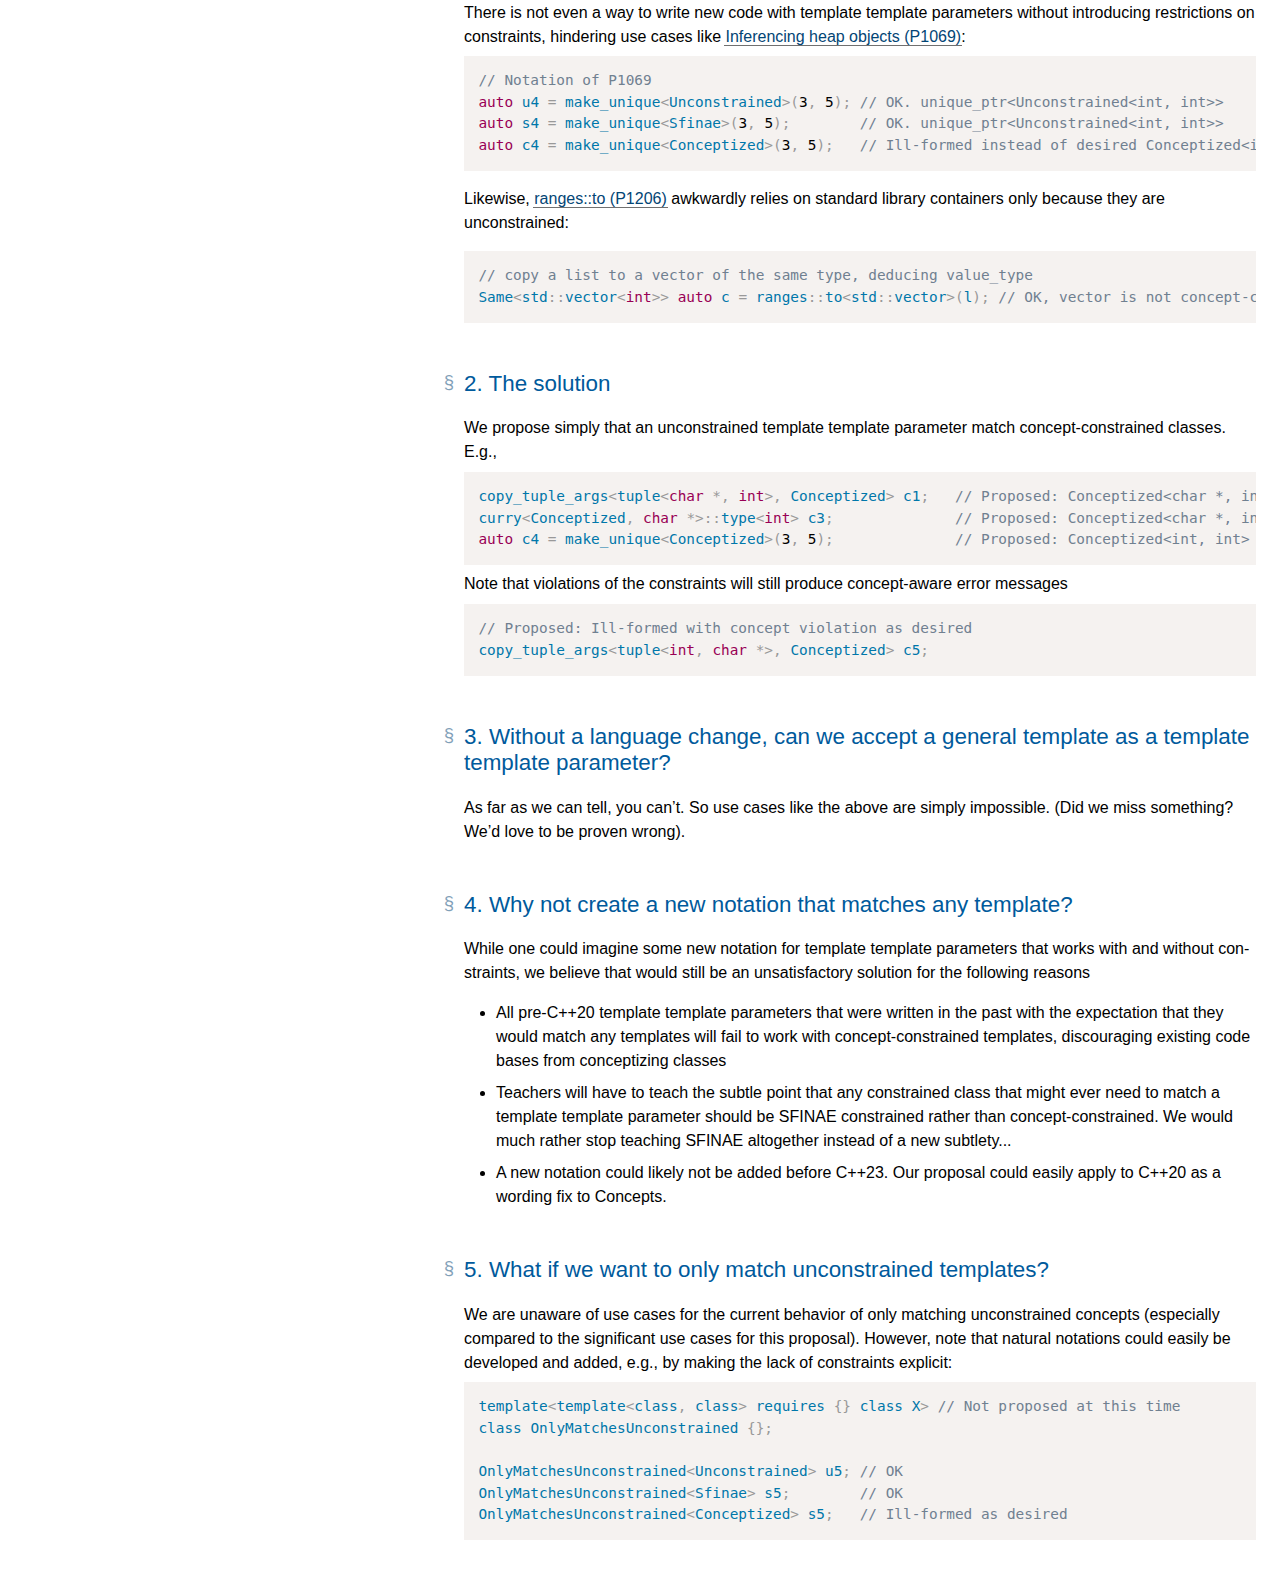
==== commit 11ee20f1: "Wordsmithing" ====
--- a/ttp_concepts.html
+++ b/ttp_concepts.html
@@ -1516,7 +1516,7 @@
 <c- n>curry</c-><c- o>&lt;</c-><c- n>Sfinae</c-><c- p>,</c-> <c- b>char</c-> <c- o>*>::</c-><c- n>type</c-><c- o>&lt;</c-><c- b>int</c-><c- o>></c->  <c- n>s3</c->         <c- c1>// OK. Sfinae&lt;char *, int></c->
 <c- n>curry</c-><c- o>&lt;</c-><c- n>Conceptized</c-><c- p>,</c-> <c- b>char</c-> <c- o>*>::</c-><c- n>type</c-><c- o>&lt;</c-><c- b>int</c-><c- o>></c-> <c- n>c3</c-><c- p>;</c->    <c- c1>// Ill-formed instead of desired Conceptized&lt;char *, int></c->
 </pre>
-   There is not even a way to write new code with template template parameters without introducing restrictions on constraints, even though there are good use cases like <a href="http://www.open-std.org/jtc1/sc22/wg21/docs/papers/2018/p1069r1.html">Inferencing heap objects (P1069)</a>: 
+   There is not even a way to write new code with template template parameters without introducing restrictions on constraints, hindering use cases like <a href="http://www.open-std.org/jtc1/sc22/wg21/docs/papers/2018/p1069r1.html">Inferencing heap objects (P1069)</a>: 
 <pre class="language-c++ highlight"><c- c1>// Notation of P1069</c->
 <c- k>auto</c-> <c- n>u4</c-> <c- o>=</c-> <c- n>make_unique</c-><c- o>&lt;</c-><c- n>Unconstrained</c-><c- o>></c-><c- p>(</c-><c- mi>3</c-><c- p>,</c-> <c- mi>5</c-><c- p>);</c-> <c- c1>// OK. unique_ptr&lt;Unconstrained&lt;int, int>></c->
 <c- k>auto</c-> <c- n>s4</c-> <c- o>=</c-> <c- n>make_unique</c-><c- o>&lt;</c-><c- n>Sfinae</c-><c- o>></c-><c- p>(</c-><c- mi>3</c-><c- p>,</c-> <c- mi>5</c-><c- p>);</c->        <c- c1>// OK. unique_ptr&lt;Unconstrained&lt;int, int>></c->
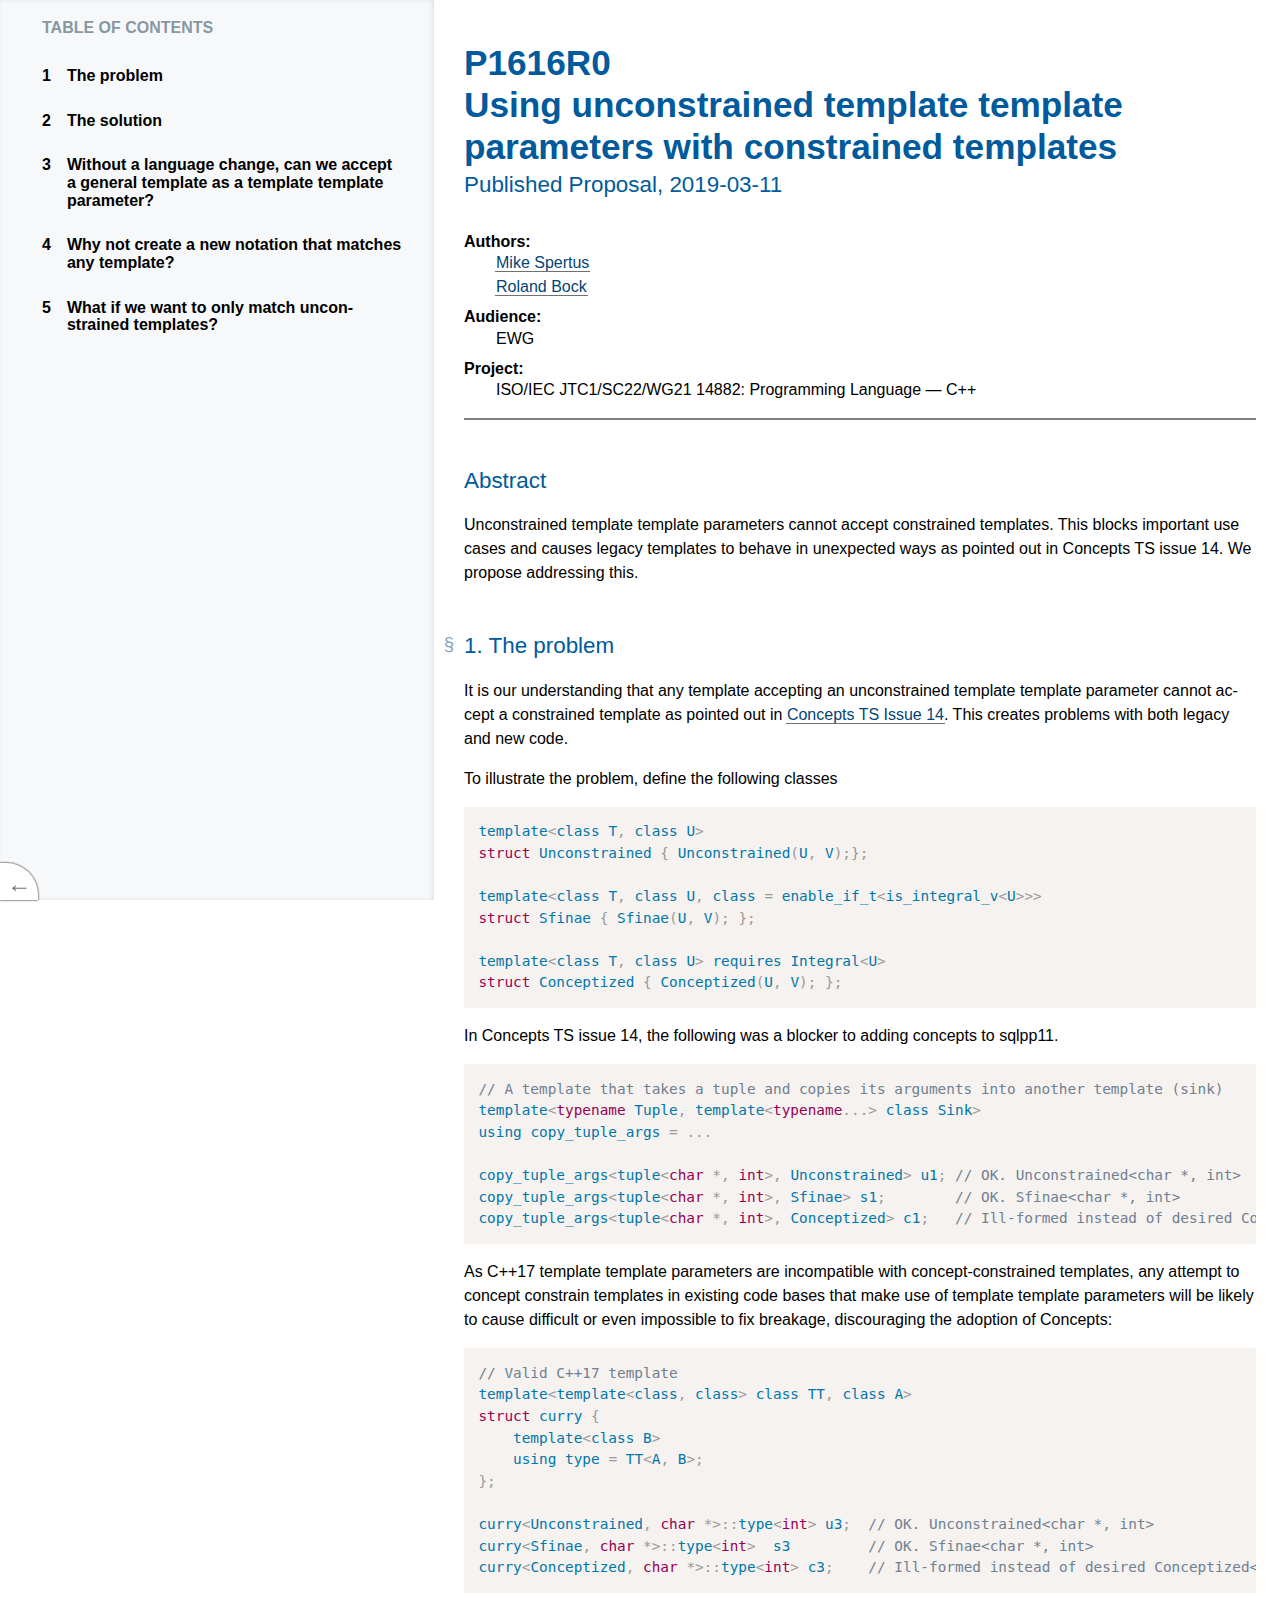
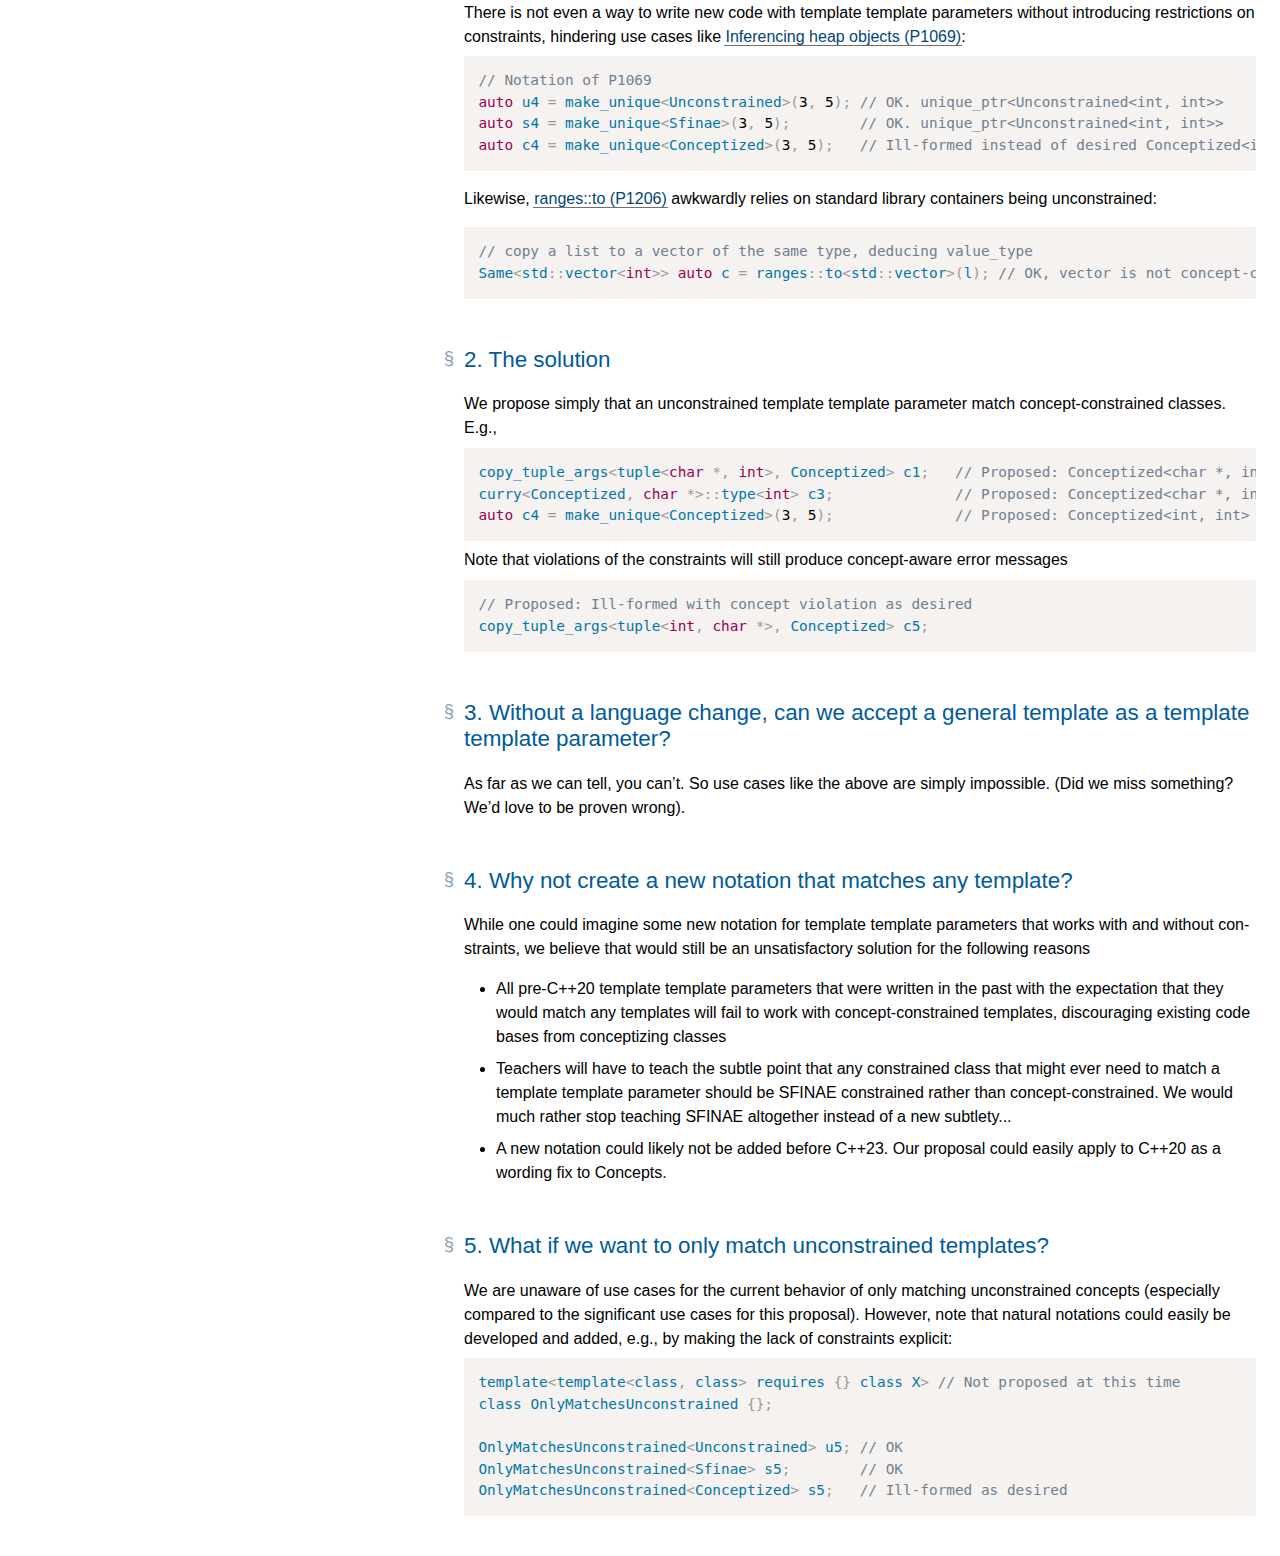
==== commit ded9e6cb: "Wordsmithing" ====
--- a/ttp_concepts.html
+++ b/ttp_concepts.html
@@ -1502,7 +1502,7 @@
 <c- n>copy_tuple_args</c-><c- o>&lt;</c-><c- n>tuple</c-><c- o>&lt;</c-><c- b>char</c-> <c- o>*</c-><c- p>,</c-> <c- b>int</c-><c- o>></c-><c- p>,</c-> <c- n>Conceptized</c-><c- o>></c-> <c- n>c1</c-><c- p>;</c->   <c- c1>// Ill-formed instead of desired Conceptized&lt;char *, int> :(</c->
 </pre>
    <p>As C++17 template template parameters are incompatible with concept-constrained
-templates, any attempt to concept constrain classes in existing code bases that make use of
+templates, any attempt to concept constrain templates in existing code bases that make use of
 template template parameters will be likely
 to cause difficult or even impossible to fix breakage, discouraging the adoption of Concepts:</p>
 <pre class="language-C++ highlight"><c- c1>// Valid C++17 template</c->
@@ -1522,7 +1522,7 @@
 <c- k>auto</c-> <c- n>s4</c-> <c- o>=</c-> <c- n>make_unique</c-><c- o>&lt;</c-><c- n>Sfinae</c-><c- o>></c-><c- p>(</c-><c- mi>3</c-><c- p>,</c-> <c- mi>5</c-><c- p>);</c->        <c- c1>// OK. unique_ptr&lt;Unconstrained&lt;int, int>></c->
 <c- k>auto</c-> <c- n>c4</c-> <c- o>=</c-> <c- n>make_unique</c-><c- o>&lt;</c-><c- n>Conceptized</c-><c- o>></c-><c- p>(</c-><c- mi>3</c-><c- p>,</c-> <c- mi>5</c-><c- p>);</c->   <c- c1>// Ill-formed instead of desired Conceptized&lt;int, int></c->
 </pre>
-   <p>Likewise, <a href="http://www.open-std.org/jtc1/sc22/wg21/docs/papers/2019/p1206r1.pdf">ranges::to (P1206)</a> awkwardly relies on standard library containers only because they are unconstrained:</p>
+   <p>Likewise, <a href="http://www.open-std.org/jtc1/sc22/wg21/docs/papers/2019/p1206r1.pdf">ranges::to (P1206)</a> awkwardly relies on standard library containers being unconstrained:</p>
 <pre class="language-c++ highlight"><c- c1>// copy a list to a vector of the same type, deducing value_type</c->
 <c- n>Same</c-><c- o>&lt;</c-><c- n>std</c-><c- o>::</c-><c- n>vector</c-><c- o>&lt;</c-><c- b>int</c-><c- o>>></c-> <c- k>auto</c-> <c- n>c</c-> <c- o>=</c-> <c- n>ranges</c-><c- o>::</c-><c- n>to</c-><c- o>&lt;</c-><c- n>std</c-><c- o>::</c-><c- n>vector</c-><c- o>></c-><c- p>(</c-><c- n>l</c-><c- p>);</c-> <c- c1>// OK, vector is not concept-constrained</c->
 </pre>
